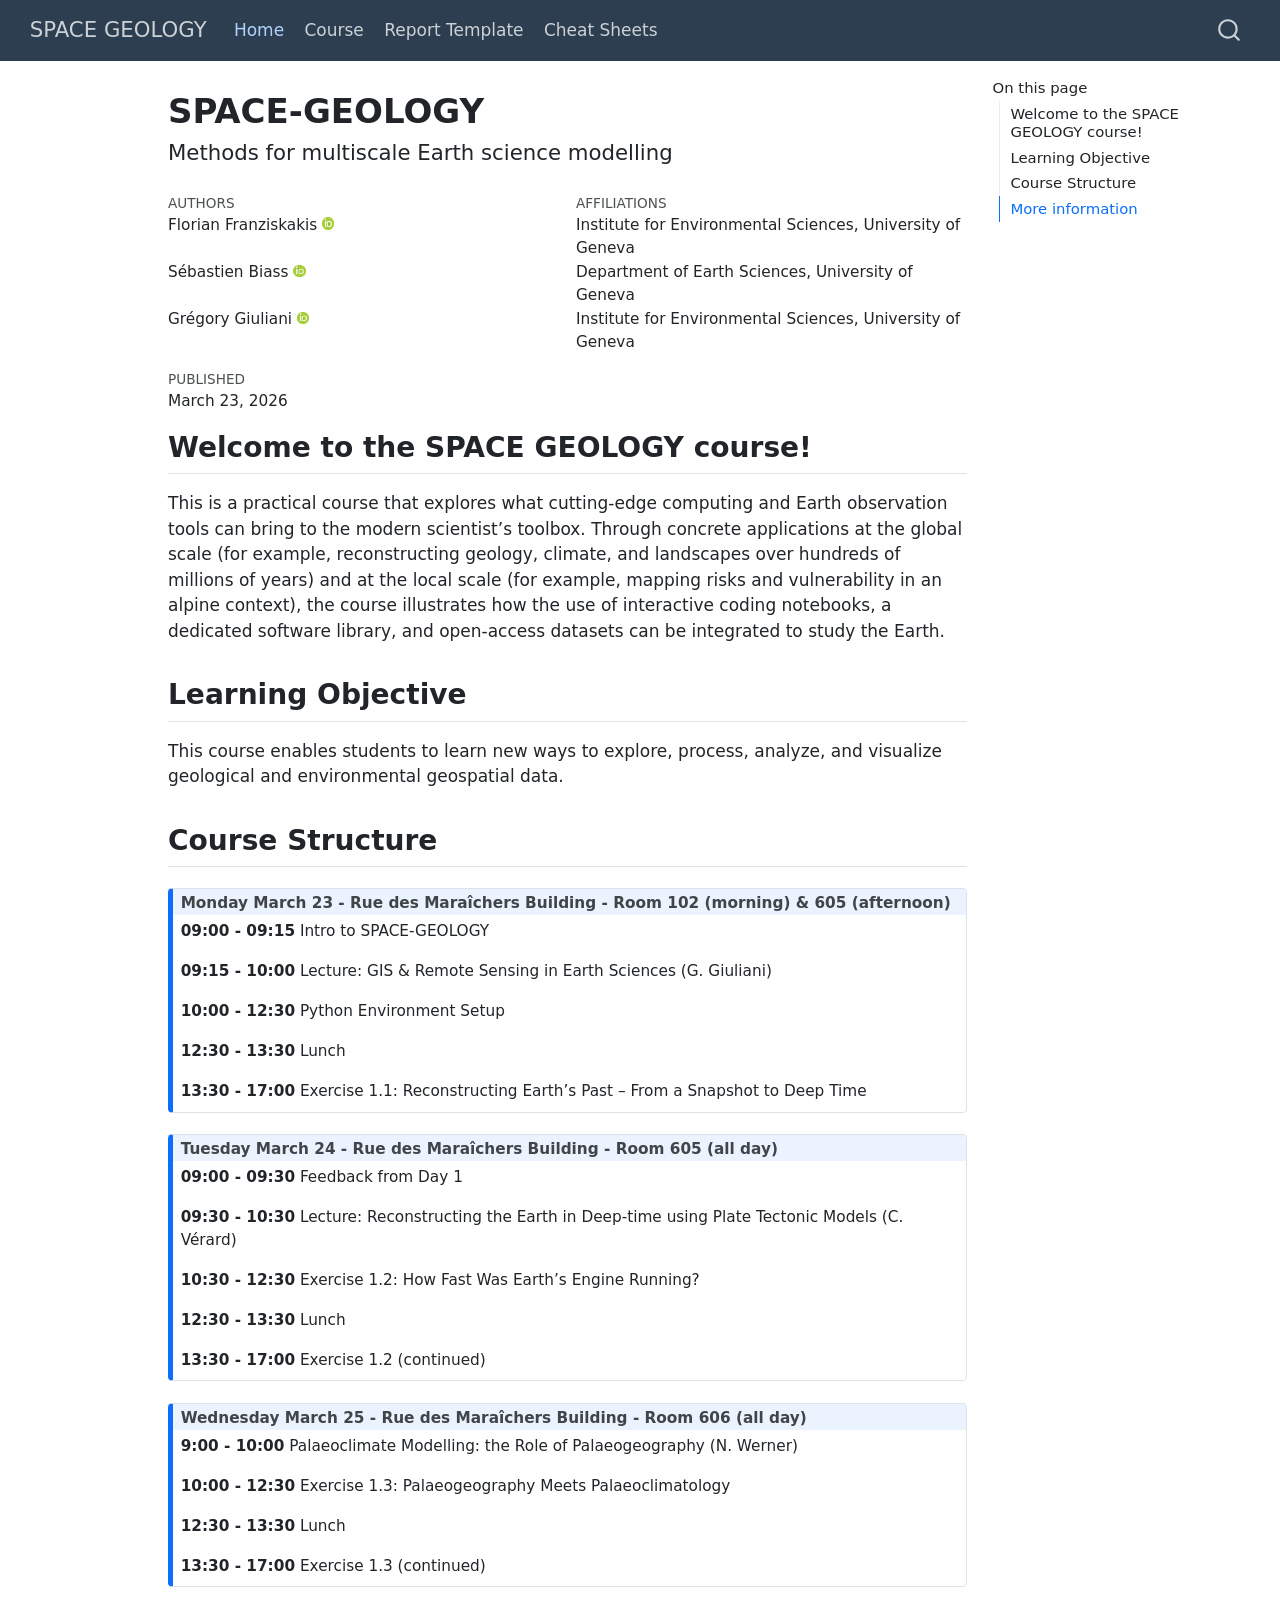
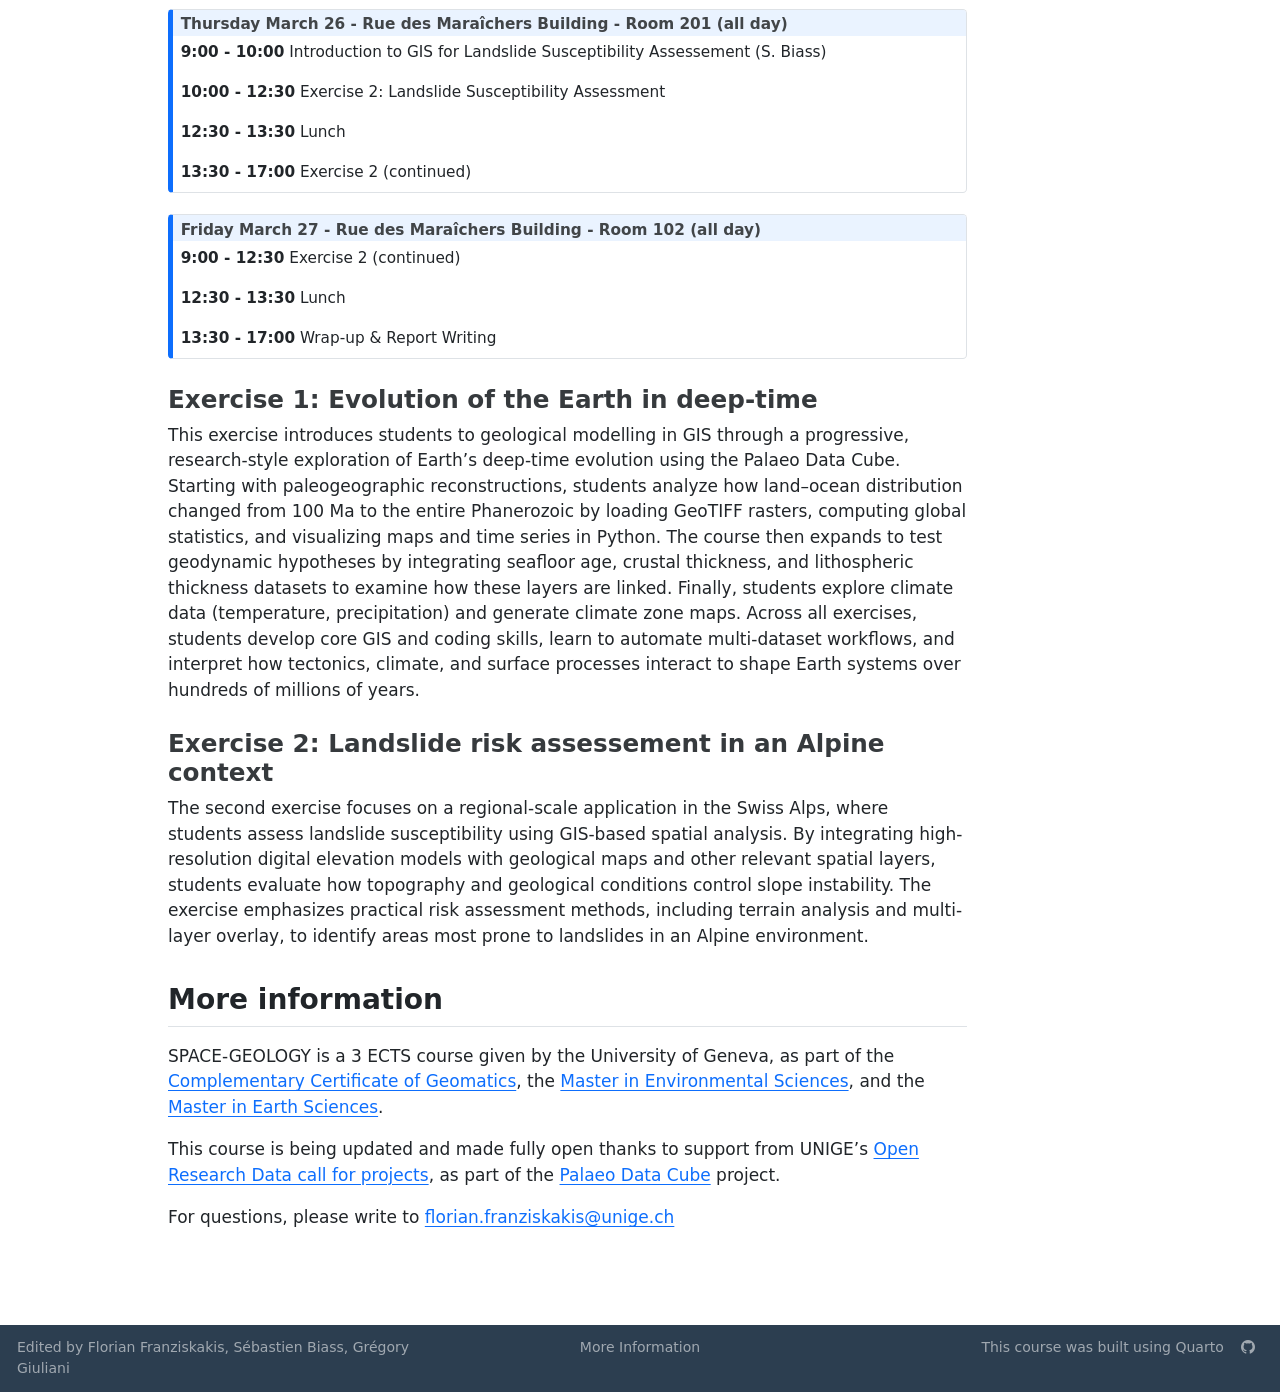
==== index.html @ a03e204d "Built site for gh-pages" ====
<!DOCTYPE html>
<html xmlns="http://www.w3.org/1999/xhtml" lang="en" xml:lang="en"><head>

<meta charset="utf-8">
<meta name="generator" content="quarto-1.9.36">

<meta name="viewport" content="width=device-width, initial-scale=1.0, user-scalable=yes">

<meta name="author" content="Florian Franziskakis">
<meta name="author" content="Sébastien Biass">
<meta name="author" content="Grégory Giuliani">
<meta name="dcterms.date" content="2026-03-23">

<title>SPACE-GEOLOGY – SPACE GEOLOGY</title>
<style>
/* Default styles provided by pandoc.
** See https://pandoc.org/MANUAL.html#variables-for-html for config info.
*/
code{white-space: pre-wrap;}
span.smallcaps{font-variant: small-caps;}
div.columns{display: flex; gap: min(4vw, 1.5em);}
div.column{flex: auto; overflow-x: auto;}
div.hanging-indent{margin-left: 1.5em; text-indent: -1.5em;}
ul.task-list{list-style: none;}
ul.task-list li input[type="checkbox"] {
  width: 0.8em;
  margin: 0 0.8em 0.2em -1em; /* quarto-specific, see https://github.com/quarto-dev/quarto-cli/issues/4556 */ 
  vertical-align: middle;
}
</style>


<script src="site_libs/quarto-nav/quarto-nav.js"></script>
<script src="site_libs/quarto-nav/headroom.min.js"></script>
<script src="site_libs/clipboard/clipboard.min.js"></script>
<script src="site_libs/quarto-search/autocomplete.umd.js"></script>
<script src="site_libs/quarto-search/fuse.min.js"></script>
<script src="site_libs/quarto-search/quarto-search.js"></script>
<meta name="quarto:offset" content="./">
<script src="site_libs/quarto-html/quarto.js" type="module"></script>
<script src="site_libs/quarto-html/tabsets/tabsets.js" type="module"></script>
<script src="site_libs/quarto-html/popper.min.js"></script>
<script src="site_libs/quarto-html/tippy.umd.min.js"></script>
<script src="site_libs/quarto-html/anchor.min.js"></script>
<link href="site_libs/quarto-html/tippy.css" rel="stylesheet">
<link href="site_libs/quarto-html/quarto-syntax-highlighting-845c23b38eaddc0f92fda52bfe77a8c8.css" rel="stylesheet" id="quarto-text-highlighting-styles">
<script src="site_libs/bootstrap/bootstrap.min.js"></script>
<link href="site_libs/bootstrap/bootstrap-icons.css" rel="stylesheet">
<link href="site_libs/bootstrap/bootstrap-28c44aa470ea313cc8c99381a8c300ab.min.css" rel="stylesheet" append-hash="true" id="quarto-bootstrap" data-mode="light">
<script id="quarto-search-options" type="application/json">{
  "location": "navbar",
  "copy-button": false,
  "collapse-after": 3,
  "panel-placement": "end",
  "type": "overlay",
  "limit": 50,
  "keyboard-shortcut": [
    "f",
    "/",
    "s"
  ],
  "show-item-context": false,
  "language": {
    "search-no-results-text": "No results",
    "search-matching-documents-text": "matching documents",
    "search-copy-link-title": "Copy link to search",
    "search-hide-matches-text": "Hide additional matches",
    "search-more-match-text": "more match in this document",
    "search-more-matches-text": "more matches in this document",
    "search-clear-button-title": "Clear",
    "search-text-placeholder": "",
    "search-detached-cancel-button-title": "Cancel",
    "search-submit-button-title": "Submit",
    "search-label": "Search"
  }
}</script>


</head>

<body class="nav-fixed quarto-light">

<div id="quarto-search-results"></div>
  <header id="quarto-header" class="headroom fixed-top">
    <nav class="navbar navbar-expand-lg " data-bs-theme="dark">
      <div class="navbar-container container-fluid">
      <div class="navbar-brand-container mx-auto">
    <a class="navbar-brand" href="./index.html">
    <span class="navbar-title">SPACE GEOLOGY</span>
    </a>
  </div>
            <div id="quarto-search" class="" title="Search"></div>
          <button class="navbar-toggler" type="button" data-bs-toggle="collapse" data-bs-target="#navbarCollapse" aria-controls="navbarCollapse" role="menu" aria-expanded="false" aria-label="Toggle navigation" onclick="if (window.quartoToggleHeadroom) { window.quartoToggleHeadroom(); }">
  <span class="navbar-toggler-icon"></span>
</button>
          <div class="collapse navbar-collapse" id="navbarCollapse">
            <ul class="navbar-nav navbar-nav-scroll me-auto">
  <li class="nav-item">
    <a class="nav-link active" href="./index.html" aria-current="page"> 
<span class="menu-text">Home</span></a>
  </li>  
  <li class="nav-item">
    <a class="nav-link" href="./course/chapter1_intro.html"> 
<span class="menu-text">Course</span></a>
  </li>  
  <li class="nav-item">
    <a class="nav-link" href="./report/report.html"> 
<span class="menu-text">Report Template</span></a>
  </li>  
  <li class="nav-item">
    <a class="nav-link" href="./cheat_sheets/cheat_sheet_chapter3_ex1_1.html"> 
<span class="menu-text">Cheat Sheets</span></a>
  </li>  
</ul>
          </div> <!-- /navcollapse -->
            <div class="quarto-navbar-tools">
</div>
      </div> <!-- /container-fluid -->
    </nav>
</header>
<!-- content -->
<div id="quarto-content" class="quarto-container page-columns page-rows-contents page-layout-article page-navbar">
<!-- sidebar -->
<!-- margin-sidebar -->
    <div id="quarto-margin-sidebar" class="sidebar margin-sidebar">
        <nav id="TOC" role="doc-toc" class="toc-active">
    <h2 id="toc-title">On this page</h2>
   
  <ul>
  <li><a href="#welcome-to-the-space-geology-course" id="toc-welcome-to-the-space-geology-course" class="nav-link active" data-scroll-target="#welcome-to-the-space-geology-course">Welcome to the SPACE GEOLOGY course!</a></li>
  <li><a href="#learning-objective" id="toc-learning-objective" class="nav-link" data-scroll-target="#learning-objective">Learning Objective</a></li>
  <li><a href="#course-structure" id="toc-course-structure" class="nav-link" data-scroll-target="#course-structure">Course Structure</a>
  <ul>
  <li><a href="#exercise-1-evolution-of-the-earth-in-deep-time" id="toc-exercise-1-evolution-of-the-earth-in-deep-time" class="nav-link" data-scroll-target="#exercise-1-evolution-of-the-earth-in-deep-time">Exercise 1: Evolution of the Earth in deep-time</a></li>
  <li><a href="#exercise-2-landslide-risk-assessement-in-an-alpine-context" id="toc-exercise-2-landslide-risk-assessement-in-an-alpine-context" class="nav-link" data-scroll-target="#exercise-2-landslide-risk-assessement-in-an-alpine-context">Exercise 2: Landslide risk assessement in an Alpine context</a></li>
  </ul></li>
  <li><a href="#more-information" id="toc-more-information" class="nav-link" data-scroll-target="#more-information">More information</a></li>
  </ul>
</nav>
    </div>
<!-- main -->
<main class="content" id="quarto-document-content">

<header id="title-block-header" class="quarto-title-block default">
<div class="quarto-title">
<h1 class="title">SPACE-GEOLOGY</h1>
<p class="subtitle lead">Methods for multiscale Earth science modelling</p>
</div>


<div class="quarto-title-meta-author">
  <div class="quarto-title-meta-heading">Authors</div>
  <div class="quarto-title-meta-heading">Affiliations</div>
  
    <div class="quarto-title-meta-contents">
    <p class="author">Florian Franziskakis <a href="https://orcid.org/0000-0001-6855-0269" class="quarto-title-author-orcid"> <img src="[data-uri]"></a></p>
  </div>
  <div class="quarto-title-meta-contents">
        <p class="affiliation">
            Institute for Environmental Sciences, University of Geneva
          </p>
      </div>
    <div class="quarto-title-meta-contents">
    <p class="author">Sébastien Biass <a href="https://orcid.org/0000-0002-1919-9473" class="quarto-title-author-orcid"> <img src="[data-uri]"></a></p>
  </div>
  <div class="quarto-title-meta-contents">
        <p class="affiliation">
            Department of Earth Sciences, University of Geneva
          </p>
      </div>
    <div class="quarto-title-meta-contents">
    <p class="author">Grégory Giuliani <a href="https://orcid.org/0000-0002-1825-8865" class="quarto-title-author-orcid"> <img src="[data-uri]"></a></p>
  </div>
  <div class="quarto-title-meta-contents">
        <p class="affiliation">
            Institute for Environmental Sciences, University of Geneva
          </p>
      </div>
  </div>

<div class="quarto-title-meta">

      
    <div>
    <div class="quarto-title-meta-heading">Published</div>
    <div class="quarto-title-meta-contents">
      <p class="date">March 23, 2026</p>
    </div>
  </div>
  
    
  </div>
  


</header>


<section id="welcome-to-the-space-geology-course" class="level2">
<h2 class="anchored" data-anchor-id="welcome-to-the-space-geology-course">Welcome to the SPACE GEOLOGY course!</h2>
<p>This is a practical course that explores what cutting-edge computing and Earth observation tools can bring to the modern scientist’s toolbox. Through concrete applications at the global scale (for example, reconstructing geology, climate, and landscapes over hundreds of millions of years) and at the local scale (for example, mapping risks and vulnerability in an alpine context), the course illustrates how the use of interactive coding notebooks, a dedicated software library, and open-access datasets can be integrated to study the Earth.</p>
</section>
<section id="learning-objective" class="level2">
<h2 class="anchored" data-anchor-id="learning-objective">Learning Objective</h2>
<p>This course enables students to learn new ways to explore, process, analyze, and visualize geological and environmental geospatial data.</p>
</section>
<section id="course-structure" class="level2">
<h2 class="anchored" data-anchor-id="course-structure">Course Structure</h2>
<div class="callout callout-style-default callout-note no-icon callout-titled">
<div class="callout-header d-flex align-content-center">
<div class="callout-icon-container">
<i class="callout-icon no-icon"></i>
</div>
<div class="callout-title-container flex-fill">
<span class="screen-reader-only">Note</span>Monday March 23 - Rue des Maraîchers Building - Room 102 (morning) &amp; 605 (afternoon)
</div>
</div>
<div class="callout-body-container callout-body">
<p><strong>09:00 - 09:15</strong> Intro to SPACE-GEOLOGY</p>
<p><strong>09:15 - 10:00</strong> Lecture: GIS &amp; Remote Sensing in Earth Sciences (G. Giuliani)</p>
<p><strong>10:00 - 12:30</strong> Python Environment Setup</p>
<p><strong>12:30 - 13:30</strong> Lunch</p>
<p><strong>13:30 - 17:00</strong> Exercise 1.1: Reconstructing Earth’s Past – From a Snapshot to Deep Time</p>
</div>
</div>
<div class="callout callout-style-default callout-note no-icon callout-titled">
<div class="callout-header d-flex align-content-center">
<div class="callout-icon-container">
<i class="callout-icon no-icon"></i>
</div>
<div class="callout-title-container flex-fill">
<span class="screen-reader-only">Note</span>Tuesday March 24 - Rue des Maraîchers Building - Room 605 (all day)
</div>
</div>
<div class="callout-body-container callout-body">
<p><strong>09:00 - 09:30</strong> Feedback from Day 1</p>
<p><strong>09:30 - 10:30</strong> Lecture: Reconstructing the Earth in Deep-time using Plate Tectonic Models (C. Vérard)</p>
<p><strong>10:30 - 12:30</strong> Exercise 1.2: How Fast Was Earth’s Engine Running?</p>
<p><strong>12:30 - 13:30</strong> Lunch</p>
<p><strong>13:30 - 17:00</strong> Exercise 1.2 (continued)</p>
</div>
</div>
<div class="callout callout-style-default callout-note no-icon callout-titled">
<div class="callout-header d-flex align-content-center">
<div class="callout-icon-container">
<i class="callout-icon no-icon"></i>
</div>
<div class="callout-title-container flex-fill">
<span class="screen-reader-only">Note</span>Wednesday March 25 - Rue des Maraîchers Building - Room 606 (all day)
</div>
</div>
<div class="callout-body-container callout-body">
<p><strong>9:00 - 10:00</strong> Palaeoclimate Modelling: the Role of Palaeogeography (N. Werner)</p>
<p><strong>10:00 - 12:30</strong> Exercise 1.3: Palaeogeography Meets Palaeoclimatology</p>
<p><strong>12:30 - 13:30</strong> Lunch</p>
<p><strong>13:30 - 17:00</strong> Exercise 1.3 (continued)</p>
</div>
</div>
<div class="callout callout-style-default callout-note no-icon callout-titled">
<div class="callout-header d-flex align-content-center">
<div class="callout-icon-container">
<i class="callout-icon no-icon"></i>
</div>
<div class="callout-title-container flex-fill">
<span class="screen-reader-only">Note</span>Thursday March 26 - Rue des Maraîchers Building - Room 201 (all day)
</div>
</div>
<div class="callout-body-container callout-body">
<p><strong>9:00 - 10:00</strong> Introduction to GIS for Landslide Susceptibility Assessement (S. Biass)</p>
<p><strong>10:00 - 12:30</strong> Exercise 2: Landslide Susceptibility Assessment</p>
<p><strong>12:30 - 13:30</strong> Lunch</p>
<p><strong>13:30 - 17:00</strong> Exercise 2 (continued)</p>
</div>
</div>
<div class="callout callout-style-default callout-note no-icon callout-titled">
<div class="callout-header d-flex align-content-center">
<div class="callout-icon-container">
<i class="callout-icon no-icon"></i>
</div>
<div class="callout-title-container flex-fill">
<span class="screen-reader-only">Note</span>Friday March 27 - Rue des Maraîchers Building - Room 102 (all day)
</div>
</div>
<div class="callout-body-container callout-body">
<p><strong>9:00 - 12:30</strong> Exercise 2 (continued)</p>
<p><strong>12:30 - 13:30</strong> Lunch</p>
<p><strong>13:30 - 17:00</strong> Wrap-up &amp; Report Writing</p>
</div>
</div>
<section id="exercise-1-evolution-of-the-earth-in-deep-time" class="level3">
<h3 class="anchored" data-anchor-id="exercise-1-evolution-of-the-earth-in-deep-time">Exercise 1: Evolution of the Earth in deep-time</h3>
<p>This exercise introduces students to geological modelling in GIS through a progressive, research-style exploration of Earth’s deep-time evolution using the Palaeo Data Cube. Starting with paleogeographic reconstructions, students analyze how land–ocean distribution changed from 100 Ma to the entire Phanerozoic by loading GeoTIFF rasters, computing global statistics, and visualizing maps and time series in Python. The course then expands to test geodynamic hypotheses by integrating seafloor age, crustal thickness, and lithospheric thickness datasets to examine how these layers are linked. Finally, students explore climate data (temperature, precipitation) and generate climate zone maps. Across all exercises, students develop core GIS and coding skills, learn to automate multi-dataset workflows, and interpret how tectonics, climate, and surface processes interact to shape Earth systems over hundreds of millions of years.</p>
</section>
<section id="exercise-2-landslide-risk-assessement-in-an-alpine-context" class="level3">
<h3 class="anchored" data-anchor-id="exercise-2-landslide-risk-assessement-in-an-alpine-context">Exercise 2: Landslide risk assessement in an Alpine context</h3>
<p>The second exercise focuses on a regional-scale application in the Swiss Alps, where students assess landslide susceptibility using GIS-based spatial analysis. By integrating high-resolution digital elevation models with geological maps and other relevant spatial layers, students evaluate how topography and geological conditions control slope instability. The exercise emphasizes practical risk assessment methods, including terrain analysis and multi-layer overlay, to identify areas most prone to landslides in an Alpine environment.</p>
</section>
</section>
<section id="more-information" class="level2">
<h2 class="anchored" data-anchor-id="more-information">More information</h2>
<p>SPACE-GEOLOGY is a 3 ECTS course given by the University of Geneva, as part of the <a href="https://www.unige.ch/cgeom/">Complementary Certificate of Geomatics</a>, the <a href="https://www.unige.ch/muse/en">Master in Environmental Sciences</a>, and the <a href="https://www.unige.ch/sciences/en/enseignements/formations/masters/earth">Master in Earth Sciences</a>.</p>
<p>This course is being updated and made fully open thanks to support from UNIGE’s <a href="https://www.unige.ch/researchdata/en/presentation/news/call-ord-2025-funded-projects">Open Research Data call for projects</a>, as part of the <a href="https://github.com/florianfranz/palaeo-data-cube">Palaeo Data Cube</a> project.</p>
<p>For questions, please write to <a href="mailto:florian.franziskakis@unige.ch">florian.franziskakis@unige.ch</a></p>


</section>

</main> <!-- /main -->
<script id="quarto-html-after-body" type="application/javascript">
  window.document.addEventListener("DOMContentLoaded", function (event) {
    const icon = "";
    const anchorJS = new window.AnchorJS();
    anchorJS.options = {
      placement: 'right',
      icon: icon
    };
    anchorJS.add('.anchored');
    const isCodeAnnotation = (el) => {
      for (const clz of el.classList) {
        if (clz.startsWith('code-annotation-')) {                     
          return true;
        }
      }
      return false;
    }
    const onCopySuccess = function(e) {
      // button target
      const button = e.trigger;
      // don't keep focus
      button.blur();
      // flash "checked"
      button.classList.add('code-copy-button-checked');
      var currentTitle = button.getAttribute("title");
      button.setAttribute("title", "Copied!");
      let tooltip;
      if (window.bootstrap) {
        button.setAttribute("data-bs-toggle", "tooltip");
        button.setAttribute("data-bs-placement", "left");
        button.setAttribute("data-bs-title", "Copied!");
        tooltip = new bootstrap.Tooltip(button, 
          { trigger: "manual", 
            customClass: "code-copy-button-tooltip",
            offset: [0, -8]});
        tooltip.show();    
      }
      setTimeout(function() {
        if (tooltip) {
          tooltip.hide();
          button.removeAttribute("data-bs-title");
          button.removeAttribute("data-bs-toggle");
          button.removeAttribute("data-bs-placement");
        }
        button.setAttribute("title", currentTitle);
        button.classList.remove('code-copy-button-checked');
      }, 1000);
      // clear code selection
      e.clearSelection();
    }
    const getTextToCopy = function(trigger) {
      const outerScaffold = trigger.parentElement.cloneNode(true);
      const codeEl = outerScaffold.querySelector('code');
      for (const childEl of codeEl.children) {
        if (isCodeAnnotation(childEl)) {
          childEl.remove();
        }
      }
      return codeEl.innerText;
    }
    const clipboard = new window.ClipboardJS('.code-copy-button:not([data-in-quarto-modal])', {
      text: getTextToCopy
    });
    clipboard.on('success', onCopySuccess);
    if (window.document.getElementById('quarto-embedded-source-code-modal')) {
      const clipboardModal = new window.ClipboardJS('.code-copy-button[data-in-quarto-modal]', {
        text: getTextToCopy,
        container: window.document.getElementById('quarto-embedded-source-code-modal')
      });
      clipboardModal.on('success', onCopySuccess);
    }
      var localhostRegex = new RegExp(/^(?:http|https):\/\/localhost\:?[0-9]*\//);
      var mailtoRegex = new RegExp(/^mailto:/);
        var filterRegex = new RegExp("https:\/\/unige-cgeom\.github\.io\/SPACE-GEOLOGY\/");
      var isInternal = (href) => {
          return filterRegex.test(href) || localhostRegex.test(href) || mailtoRegex.test(href);
      }
      // Inspect non-navigation links and adorn them if external
     var links = window.document.querySelectorAll('a[href]:not(.nav-link):not(.navbar-brand):not(.toc-action):not(.sidebar-link):not(.sidebar-item-toggle):not(.pagination-link):not(.no-external):not([aria-hidden]):not(.dropdown-item):not(.quarto-navigation-tool):not(.about-link)');
      for (var i=0; i<links.length; i++) {
        const link = links[i];
        if (!isInternal(link.href)) {
          // undo the damage that might have been done by quarto-nav.js in the case of
          // links that we want to consider external
          if (link.dataset.originalHref !== undefined) {
            link.href = link.dataset.originalHref;
          }
        }
      }
    function tippyHover(el, contentFn, onTriggerFn, onUntriggerFn) {
      const config = {
        allowHTML: true,
        maxWidth: 500,
        delay: 100,
        arrow: false,
        appendTo: function(el) {
            return el.parentElement;
        },
        interactive: true,
        interactiveBorder: 10,
        theme: 'quarto',
        placement: 'bottom-start',
      };
      if (contentFn) {
        config.content = contentFn;
      }
      if (onTriggerFn) {
        config.onTrigger = onTriggerFn;
      }
      if (onUntriggerFn) {
        config.onUntrigger = onUntriggerFn;
      }
      window.tippy(el, config); 
    }
    const noterefs = window.document.querySelectorAll('a[role="doc-noteref"]');
    for (var i=0; i<noterefs.length; i++) {
      const ref = noterefs[i];
      tippyHover(ref, function() {
        // use id or data attribute instead here
        let href = ref.getAttribute('data-footnote-href') || ref.getAttribute('href');
        try { href = new URL(href).hash; } catch {}
        const id = href.replace(/^#\/?/, "");
        const note = window.document.getElementById(id);
        if (note) {
          return note.innerHTML;
        } else {
          return "";
        }
      });
    }
    const xrefs = window.document.querySelectorAll('a.quarto-xref');
    const processXRef = (id, note) => {
      // Strip column container classes
      const stripColumnClz = (el) => {
        el.classList.remove("page-full", "page-columns");
        if (el.children) {
          for (const child of el.children) {
            stripColumnClz(child);
          }
        }
      }
      stripColumnClz(note)
      if (id === null || id.startsWith('sec-')) {
        // Special case sections, only their first couple elements
        const container = document.createElement("div");
        if (note.children && note.children.length > 2) {
          container.appendChild(note.children[0].cloneNode(true));
          for (let i = 1; i < note.children.length; i++) {
            const child = note.children[i];
            if (child.tagName === "P" && child.innerText === "") {
              continue;
            } else {
              container.appendChild(child.cloneNode(true));
              break;
            }
          }
          if (window.Quarto?.typesetMath) {
            window.Quarto.typesetMath(container);
          }
          return container.innerHTML
        } else {
          if (window.Quarto?.typesetMath) {
            window.Quarto.typesetMath(note);
          }
          return note.innerHTML;
        }
      } else {
        // Remove any anchor links if they are present
        const anchorLink = note.querySelector('a.anchorjs-link');
        if (anchorLink) {
          anchorLink.remove();
        }
        if (window.Quarto?.typesetMath) {
          window.Quarto.typesetMath(note);
        }
        if (note.classList.contains("callout")) {
          return note.outerHTML;
        } else {
          return note.innerHTML;
        }
      }
    }
    for (var i=0; i<xrefs.length; i++) {
      const xref = xrefs[i];
      tippyHover(xref, undefined, function(instance) {
        instance.disable();
        let url = xref.getAttribute('href');
        let hash = undefined; 
        if (url.startsWith('#')) {
          hash = url;
        } else {
          try { hash = new URL(url).hash; } catch {}
        }
        if (hash) {
          const id = hash.replace(/^#\/?/, "");
          const note = window.document.getElementById(id);
          if (note !== null) {
            try {
              const html = processXRef(id, note.cloneNode(true));
              instance.setContent(html);
            } finally {
              instance.enable();
              instance.show();
            }
          } else {
            // See if we can fetch this
            fetch(url.split('#')[0])
            .then(res => res.text())
            .then(html => {
              const parser = new DOMParser();
              const htmlDoc = parser.parseFromString(html, "text/html");
              const note = htmlDoc.getElementById(id);
              if (note !== null) {
                const html = processXRef(id, note);
                instance.setContent(html);
              } 
            }).finally(() => {
              instance.enable();
              instance.show();
            });
          }
        } else {
          // See if we can fetch a full url (with no hash to target)
          // This is a special case and we should probably do some content thinning / targeting
          fetch(url)
          .then(res => res.text())
          .then(html => {
            const parser = new DOMParser();
            const htmlDoc = parser.parseFromString(html, "text/html");
            const note = htmlDoc.querySelector('main.content');
            if (note !== null) {
              // This should only happen for chapter cross references
              // (since there is no id in the URL)
              // remove the first header
              if (note.children.length > 0 && note.children[0].tagName === "HEADER") {
                note.children[0].remove();
              }
              const html = processXRef(null, note);
              instance.setContent(html);
            } 
          }).finally(() => {
            instance.enable();
            instance.show();
          });
        }
      }, function(instance) {
      });
    }
        let selectedAnnoteEl;
        const selectorForAnnotation = ( cell, annotation) => {
          let cellAttr = 'data-code-cell="' + cell + '"';
          let lineAttr = 'data-code-annotation="' +  annotation + '"';
          const selector = 'span[' + cellAttr + '][' + lineAttr + ']';
          return selector;
        }
        const selectCodeLines = (annoteEl) => {
          const doc = window.document;
          const targetCell = annoteEl.getAttribute("data-target-cell");
          const targetAnnotation = annoteEl.getAttribute("data-target-annotation");
          const annoteSpan = window.document.querySelector(selectorForAnnotation(targetCell, targetAnnotation));
          const lines = annoteSpan.getAttribute("data-code-lines").split(",");
          const lineIds = lines.map((line) => {
            return targetCell + "-" + line;
          })
          let top = null;
          let height = null;
          let parent = null;
          if (lineIds.length > 0) {
              //compute the position of the single el (top and bottom and make a div)
              const el = window.document.getElementById(lineIds[0]);
              top = el.offsetTop;
              height = el.offsetHeight;
              parent = el.parentElement.parentElement;
            if (lineIds.length > 1) {
              const lastEl = window.document.getElementById(lineIds[lineIds.length - 1]);
              const bottom = lastEl.offsetTop + lastEl.offsetHeight;
              height = bottom - top;
            }
            if (top !== null && height !== null && parent !== null) {
              // cook up a div (if necessary) and position it 
              let div = window.document.getElementById("code-annotation-line-highlight");
              if (div === null) {
                div = window.document.createElement("div");
                div.setAttribute("id", "code-annotation-line-highlight");
                div.style.position = 'absolute';
                parent.appendChild(div);
              }
              div.style.top = top - 2 + "px";
              div.style.height = height + 4 + "px";
              div.style.left = 0;
              let gutterDiv = window.document.getElementById("code-annotation-line-highlight-gutter");
              if (gutterDiv === null) {
                gutterDiv = window.document.createElement("div");
                gutterDiv.setAttribute("id", "code-annotation-line-highlight-gutter");
                gutterDiv.style.position = 'absolute';
                const codeCell = window.document.getElementById(targetCell);
                const gutter = codeCell.querySelector('.code-annotation-gutter');
                gutter.appendChild(gutterDiv);
              }
              gutterDiv.style.top = top - 2 + "px";
              gutterDiv.style.height = height + 4 + "px";
            }
            selectedAnnoteEl = annoteEl;
          }
        };
        const unselectCodeLines = () => {
          const elementsIds = ["code-annotation-line-highlight", "code-annotation-line-highlight-gutter"];
          elementsIds.forEach((elId) => {
            const div = window.document.getElementById(elId);
            if (div) {
              div.remove();
            }
          });
          selectedAnnoteEl = undefined;
        };
          // Handle positioning of the toggle
      window.addEventListener(
        "resize",
        throttle(() => {
          elRect = undefined;
          if (selectedAnnoteEl) {
            selectCodeLines(selectedAnnoteEl);
          }
        }, 10)
      );
      function throttle(fn, ms) {
      let throttle = false;
      let timer;
        return (...args) => {
          if(!throttle) { // first call gets through
              fn.apply(this, args);
              throttle = true;
          } else { // all the others get throttled
              if(timer) clearTimeout(timer); // cancel #2
              timer = setTimeout(() => {
                fn.apply(this, args);
                timer = throttle = false;
              }, ms);
          }
        };
      }
        // Attach click handler to the DT
        const annoteDls = window.document.querySelectorAll('dt[data-target-cell]');
        for (const annoteDlNode of annoteDls) {
          annoteDlNode.addEventListener('click', (event) => {
            const clickedEl = event.target;
            if (clickedEl !== selectedAnnoteEl) {
              unselectCodeLines();
              const activeEl = window.document.querySelector('dt[data-target-cell].code-annotation-active');
              if (activeEl) {
                activeEl.classList.remove('code-annotation-active');
              }
              selectCodeLines(clickedEl);
              clickedEl.classList.add('code-annotation-active');
            } else {
              // Unselect the line
              unselectCodeLines();
              clickedEl.classList.remove('code-annotation-active');
            }
          });
        }
    const findCites = (el) => {
      const parentEl = el.parentElement;
      if (parentEl) {
        const cites = parentEl.dataset.cites;
        if (cites) {
          return {
            el,
            cites: cites.split(' ')
          };
        } else {
          return findCites(el.parentElement)
        }
      } else {
        return undefined;
      }
    };
    var bibliorefs = window.document.querySelectorAll('a[role="doc-biblioref"]');
    for (var i=0; i<bibliorefs.length; i++) {
      const ref = bibliorefs[i];
      const citeInfo = findCites(ref);
      if (citeInfo) {
        tippyHover(citeInfo.el, function() {
          var popup = window.document.createElement('div');
          citeInfo.cites.forEach(function(cite) {
            var citeDiv = window.document.createElement('div');
            citeDiv.classList.add('hanging-indent');
            citeDiv.classList.add('csl-entry');
            var biblioDiv = window.document.getElementById('ref-' + cite);
            if (biblioDiv) {
              citeDiv.innerHTML = biblioDiv.innerHTML;
            }
            popup.appendChild(citeDiv);
          });
          return popup.innerHTML;
        });
      }
    }
  });
  </script>
</div> <!-- /content -->
<footer class="footer">
  <div class="nav-footer">
    <div class="nav-footer-left">
      <ul class="footer-items list-unstyled">
    <li class="nav-item">
 Edited by Florian Franziskakis, Sébastien Biass, Grégory Giuliani
  </li>  
</ul>
    </div>   
    <div class="nav-footer-center">
      <ul class="footer-items list-unstyled">
    <li class="nav-item">
    <a class="nav-link" href="./info/license.html">
<p>More Information</p>
</a>
  </li>  
</ul>
    </div>
    <div class="nav-footer-right">
      <ul class="footer-items list-unstyled">
    <li class="nav-item">
    <a class="nav-link" href="https://quarto.org/">
<p>This course was built using Quarto</p>
</a>
  </li>  
    <li class="nav-item compact">
    <a class="nav-link" href="https://github.com/unige-cgeom/SPACE-GEOLOGY">
      <i class="bi bi-github" role="img">
</i> 
    </a>
  </li>  
</ul>
    </div>
  </div>
</footer>




</body></html>
---- site_libs/quarto-html/tippy.css ----
.tippy-box[data-animation=fade][data-state=hidden]{opacity:0}[data-tippy-root]{max-width:calc(100vw - 10px)}.tippy-box{position:relative;background-color:#333;color:#fff;border-radius:4px;font-size:14px;line-height:1.4;white-space:normal;outline:0;transition-property:transform,visibility,opacity}.tippy-box[data-placement^=top]>.tippy-arrow{bottom:0}.tippy-box[data-placement^=top]>.tippy-arrow:before{bottom:-7px;left:0;border-width:8px 8px 0;border-top-color:initial;transform-origin:center top}.tippy-box[data-placement^=bottom]>.tippy-arrow{top:0}.tippy-box[data-placement^=bottom]>.tippy-arrow:before{top:-7px;left:0;border-width:0 8px 8px;border-bottom-color:initial;transform-origin:center bottom}.tippy-box[data-placement^=left]>.tippy-arrow{right:0}.tippy-box[data-placement^=left]>.tippy-arrow:before{border-width:8px 0 8px 8px;border-left-color:initial;right:-7px;transform-origin:center left}.tippy-box[data-placement^=right]>.tippy-arrow{left:0}.tippy-box[data-placement^=right]>.tippy-arrow:before{left:-7px;border-width:8px 8px 8px 0;border-right-color:initial;transform-origin:center right}.tippy-box[data-inertia][data-state=visible]{transition-timing-function:cubic-bezier(.54,1.5,.38,1.11)}.tippy-arrow{width:16px;height:16px;color:#333}.tippy-arrow:before{content:"";position:absolute;border-color:transparent;border-style:solid}.tippy-content{position:relative;padding:5px 9px;z-index:1}
---- site_libs/quarto-html/quarto-syntax-highlighting-845c23b38eaddc0f92fda52bfe77a8c8.css ----
/* quarto syntax highlight colors */
:root {
  --quarto-hl-ot-color: #003B4F;
  --quarto-hl-at-color: #657422;
  --quarto-hl-ss-color: #20794D;
  --quarto-hl-an-color: #5E5E5E;
  --quarto-hl-fu-color: #4758AB;
  --quarto-hl-st-color: #20794D;
  --quarto-hl-cf-color: #003B4F;
  --quarto-hl-op-color: #5E5E5E;
  --quarto-hl-er-color: #AD0000;
  --quarto-hl-bn-color: #AD0000;
  --quarto-hl-al-color: #AD0000;
  --quarto-hl-va-color: #111111;
  --quarto-hl-bu-color: inherit;
  --quarto-hl-ex-color: inherit;
  --quarto-hl-pp-color: #AD0000;
  --quarto-hl-in-color: #5E5E5E;
  --quarto-hl-vs-color: #20794D;
  --quarto-hl-wa-color: #5E5E5E;
  --quarto-hl-do-color: #5E5E5E;
  --quarto-hl-im-color: #00769E;
  --quarto-hl-ch-color: #20794D;
  --quarto-hl-dt-color: #AD0000;
  --quarto-hl-fl-color: #AD0000;
  --quarto-hl-co-color: #5E5E5E;
  --quarto-hl-cv-color: #5E5E5E;
  --quarto-hl-cn-color: #8f5902;
  --quarto-hl-sc-color: #5E5E5E;
  --quarto-hl-dv-color: #AD0000;
  --quarto-hl-kw-color: #003B4F;
}

/* other quarto variables */
:root {
  --quarto-font-monospace: SFMono-Regular, Menlo, Monaco, Consolas, "Liberation Mono", "Courier New", monospace;
}

/* syntax highlight based on Pandoc's rules */
pre > code.sourceCode > span {
  color: #003B4F;
}

code.sourceCode > span {
  color: #003B4F;
}

div.sourceCode,
div.sourceCode pre.sourceCode {
  color: #003B4F;
}

/* Normal */
code span {
  color: #003B4F;
}

/* Alert */
code span.al {
  color: #AD0000;
  font-style: inherit;
}

/* Annotation */
code span.an {
  color: #5E5E5E;
  font-style: inherit;
}

/* Attribute */
code span.at {
  color: #657422;
  font-style: inherit;
}

/* BaseN */
code span.bn {
  color: #AD0000;
  font-style: inherit;
}

/* BuiltIn */
code span.bu {
  font-style: inherit;
}

/* ControlFlow */
code span.cf {
  color: #003B4F;
  font-weight: bold;
  font-style: inherit;
}

/* Char */
code span.ch {
  color: #20794D;
  font-style: inherit;
}

/* Constant */
code span.cn {
  color: #8f5902;
  font-style: inherit;
}

/* Comment */
code span.co {
  color: #5E5E5E;
  font-style: inherit;
}

/* CommentVar */
code span.cv {
  color: #5E5E5E;
  font-style: italic;
}

/* Documentation */
code span.do {
  color: #5E5E5E;
  font-style: italic;
}

/* DataType */
code span.dt {
  color: #AD0000;
  font-style: inherit;
}

/* DecVal */
code span.dv {
  color: #AD0000;
  font-style: inherit;
}

/* Error */
code span.er {
  color: #AD0000;
  font-style: inherit;
}

/* Extension */
code span.ex {
  font-style: inherit;
}

/* Float */
code span.fl {
  color: #AD0000;
  font-style: inherit;
}

/* Function */
code span.fu {
  color: #4758AB;
  font-style: inherit;
}

/* Import */
code span.im {
  color: #00769E;
  font-style: inherit;
}

/* Information */
code span.in {
  color: #5E5E5E;
  font-style: inherit;
}

/* Keyword */
code span.kw {
  color: #003B4F;
  font-weight: bold;
  font-style: inherit;
}

/* Operator */
code span.op {
  color: #5E5E5E;
  font-style: inherit;
}

/* Other */
code span.ot {
  color: #003B4F;
  font-style: inherit;
}

/* Preprocessor */
code span.pp {
  color: #AD0000;
  font-style: inherit;
}

/* SpecialChar */
code span.sc {
  color: #5E5E5E;
  font-style: inherit;
}

/* SpecialString */
code span.ss {
  color: #20794D;
  font-style: inherit;
}

/* String */
code span.st {
  color: #20794D;
  font-style: inherit;
}

/* Variable */
code span.va {
  color: #111111;
  font-style: inherit;
}

/* VerbatimString */
code span.vs {
  color: #20794D;
  font-style: inherit;
}

/* Warning */
code span.wa {
  color: #5E5E5E;
  font-style: italic;
}

.prevent-inlining {
  content: "</";
}

/*# sourceMappingURL=ac89f0bb514bba72461919f78549e31c.css.map */
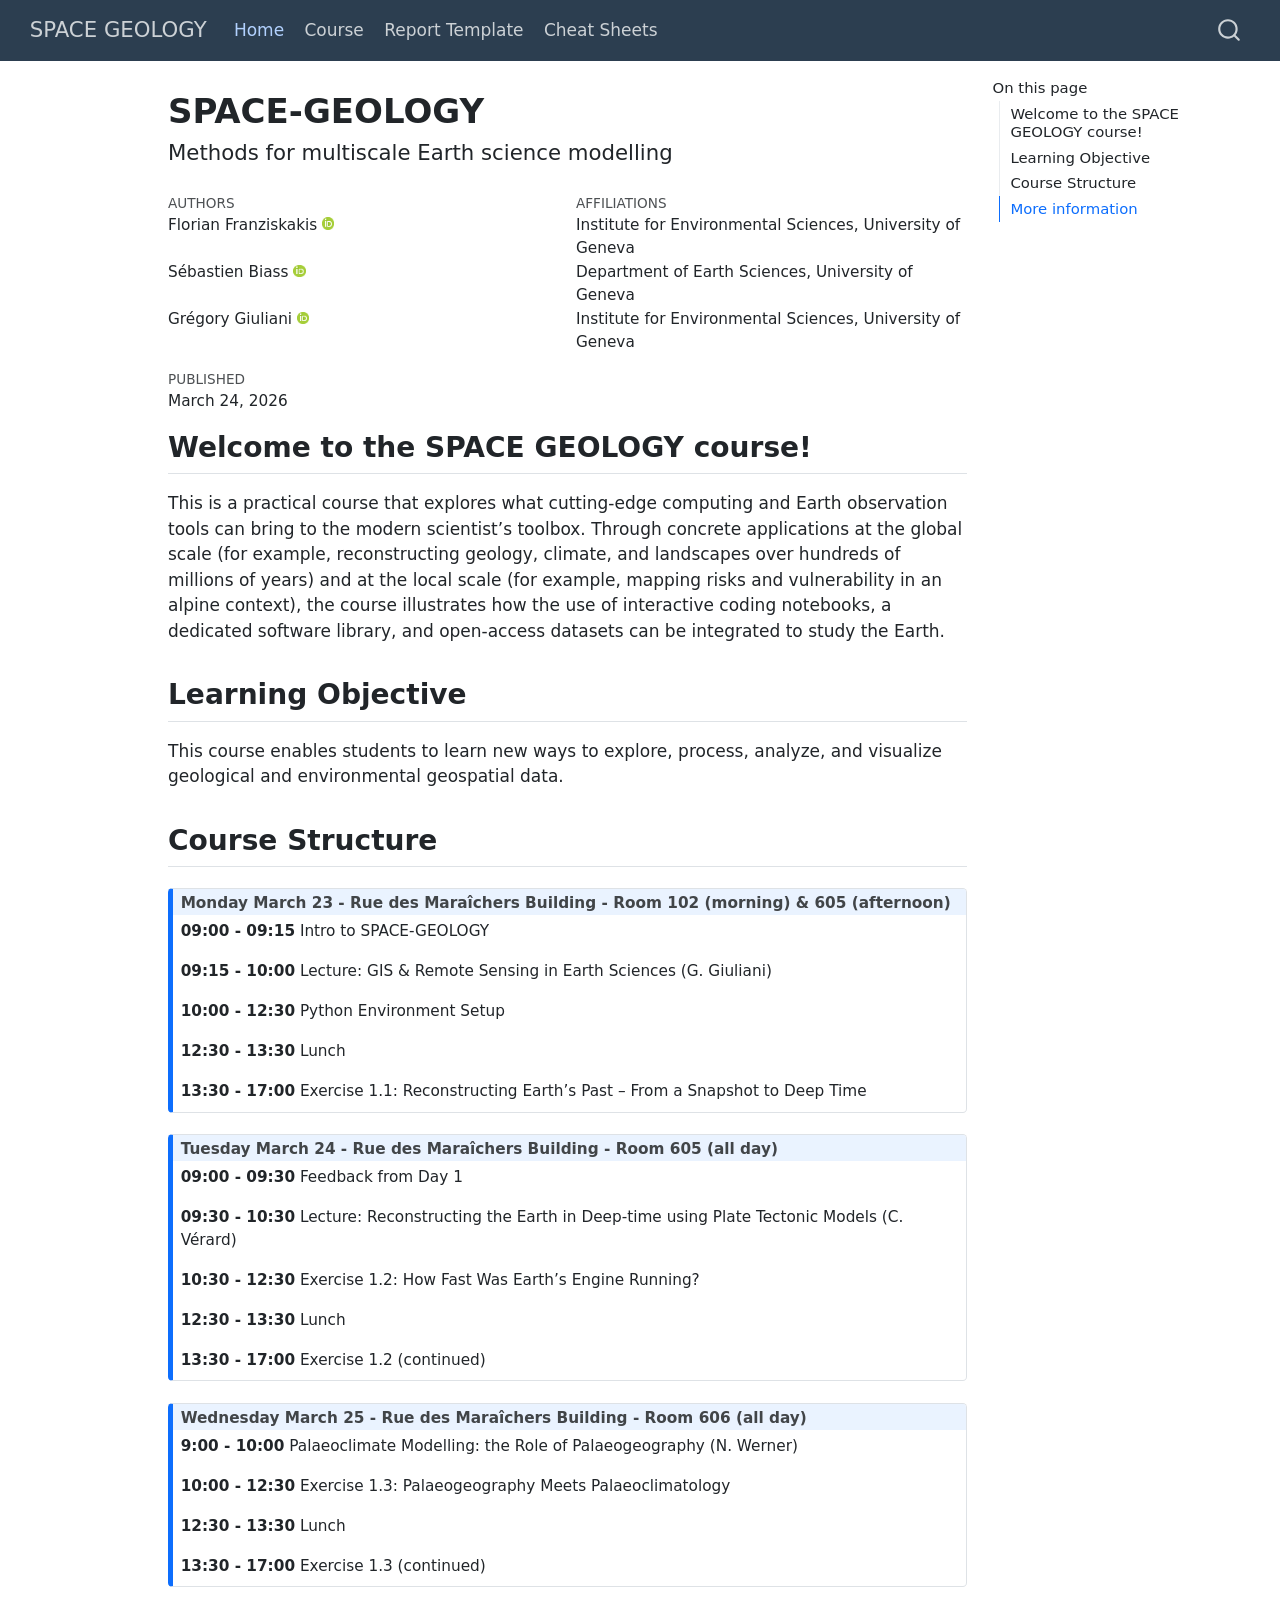
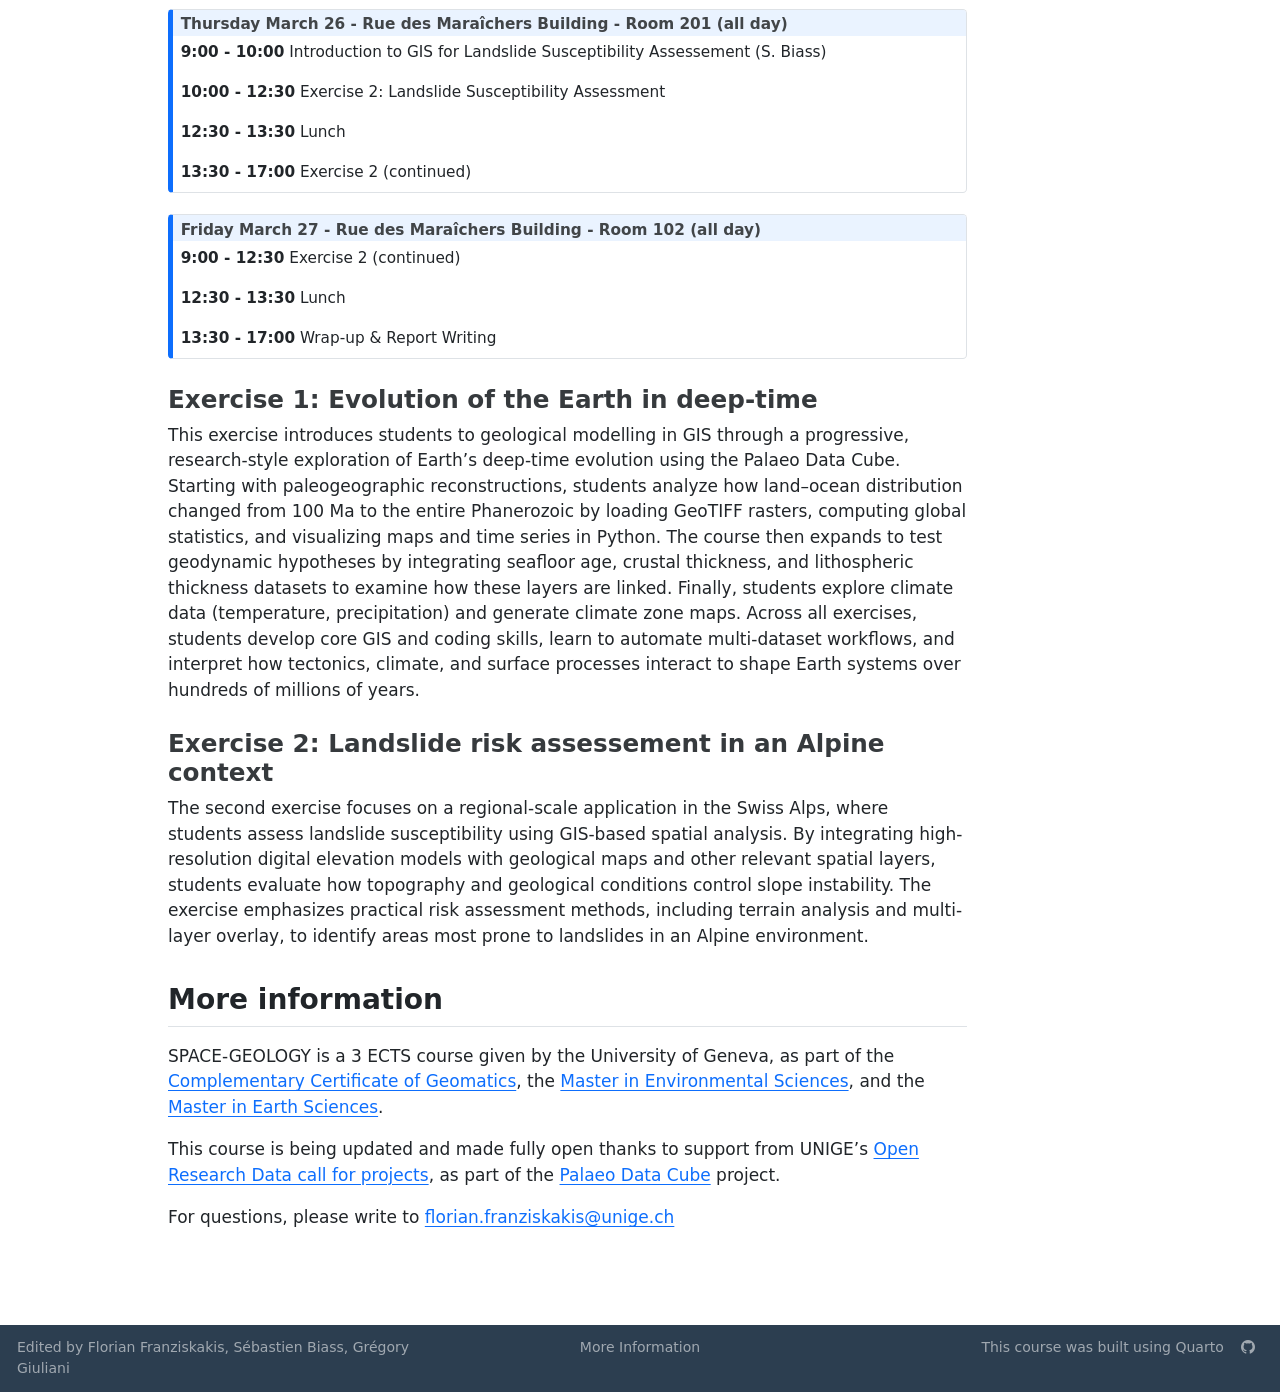
==== commit f4235eed: "Built site for gh-pages" ====
--- a/index.html
+++ b/index.html
@@ -9,7 +9,7 @@
 <meta name="author" content="Florian Franziskakis">
 <meta name="author" content="Sébastien Biass">
 <meta name="author" content="Grégory Giuliani">
-<meta name="dcterms.date" content="2026-03-23">
+<meta name="dcterms.date" content="2026-03-24">
 
 <title>SPACE-GEOLOGY – SPACE GEOLOGY</title>
 <style>
@@ -184,7 +184,7 @@
     <div>
     <div class="quarto-title-meta-heading">Published</div>
     <div class="quarto-title-meta-contents">
-      <p class="date">March 23, 2026</p>
+      <p class="date">March 24, 2026</p>
     </div>
   </div>
   
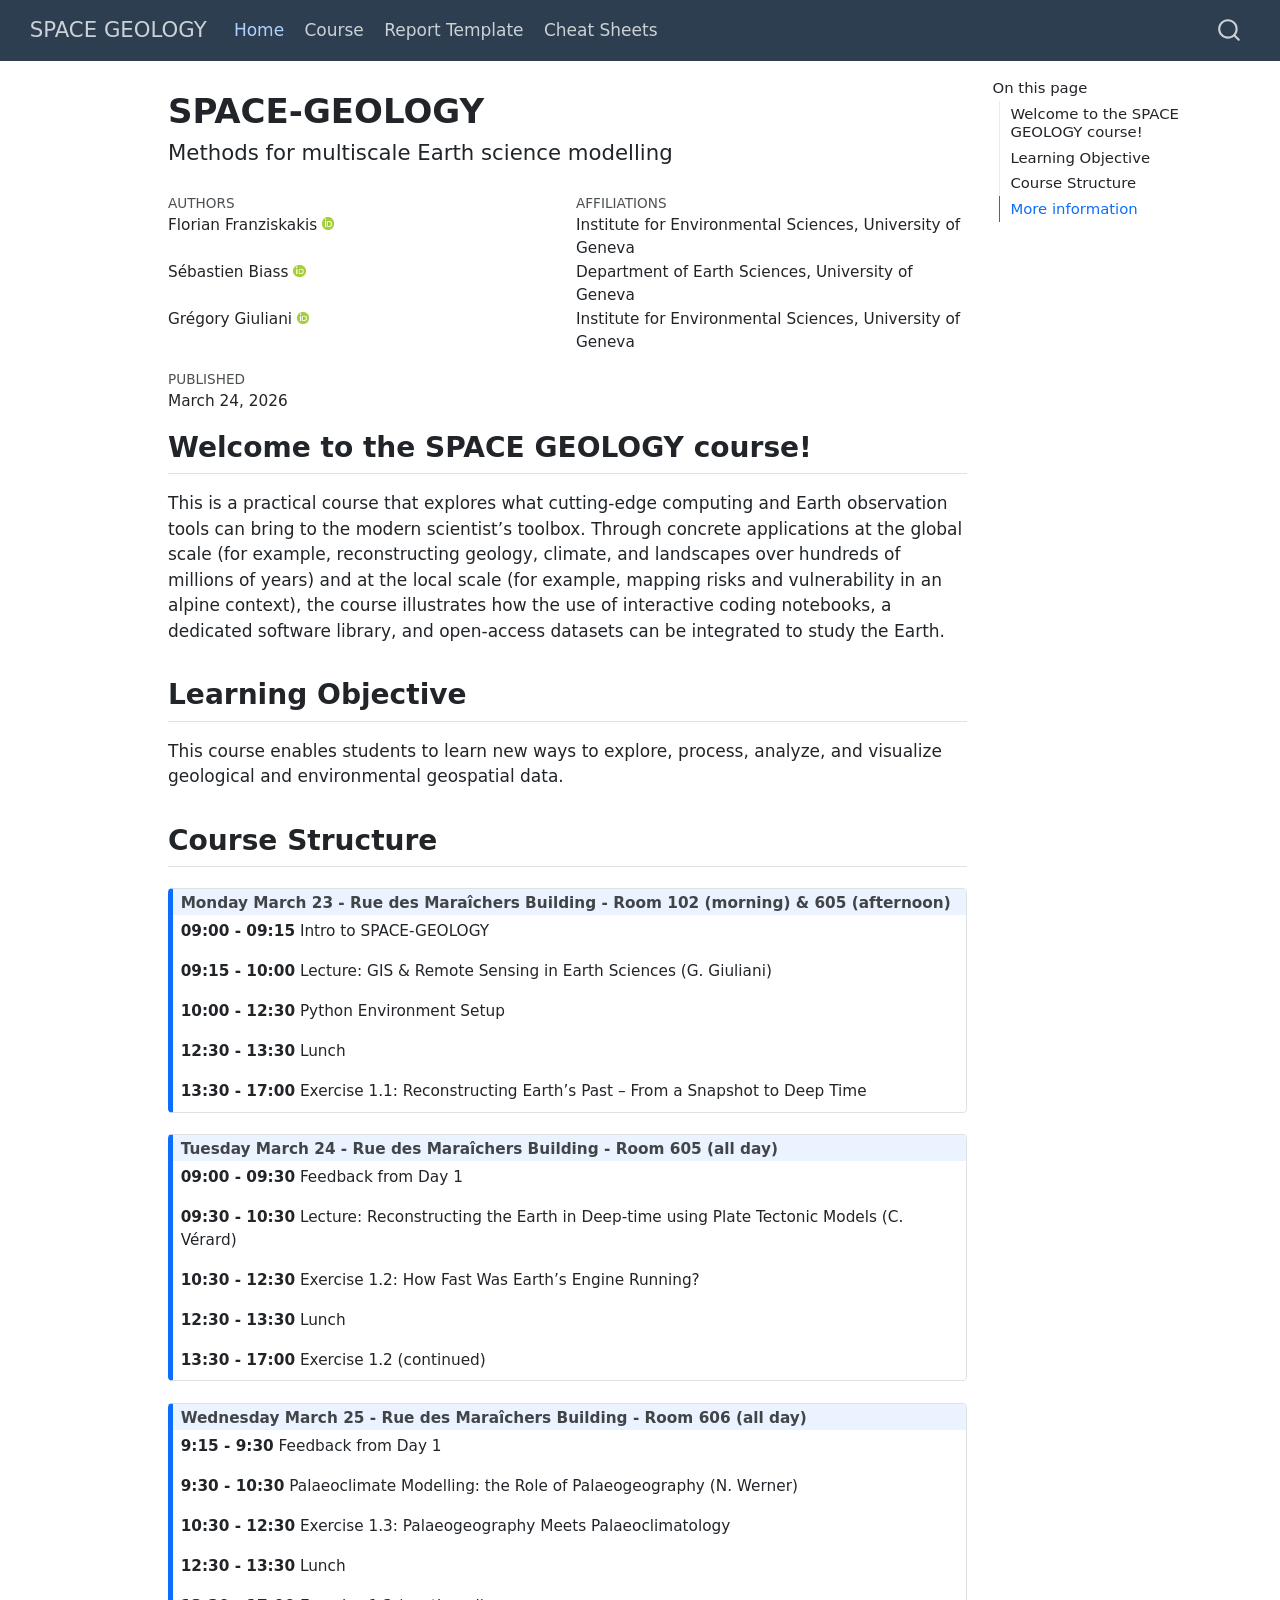
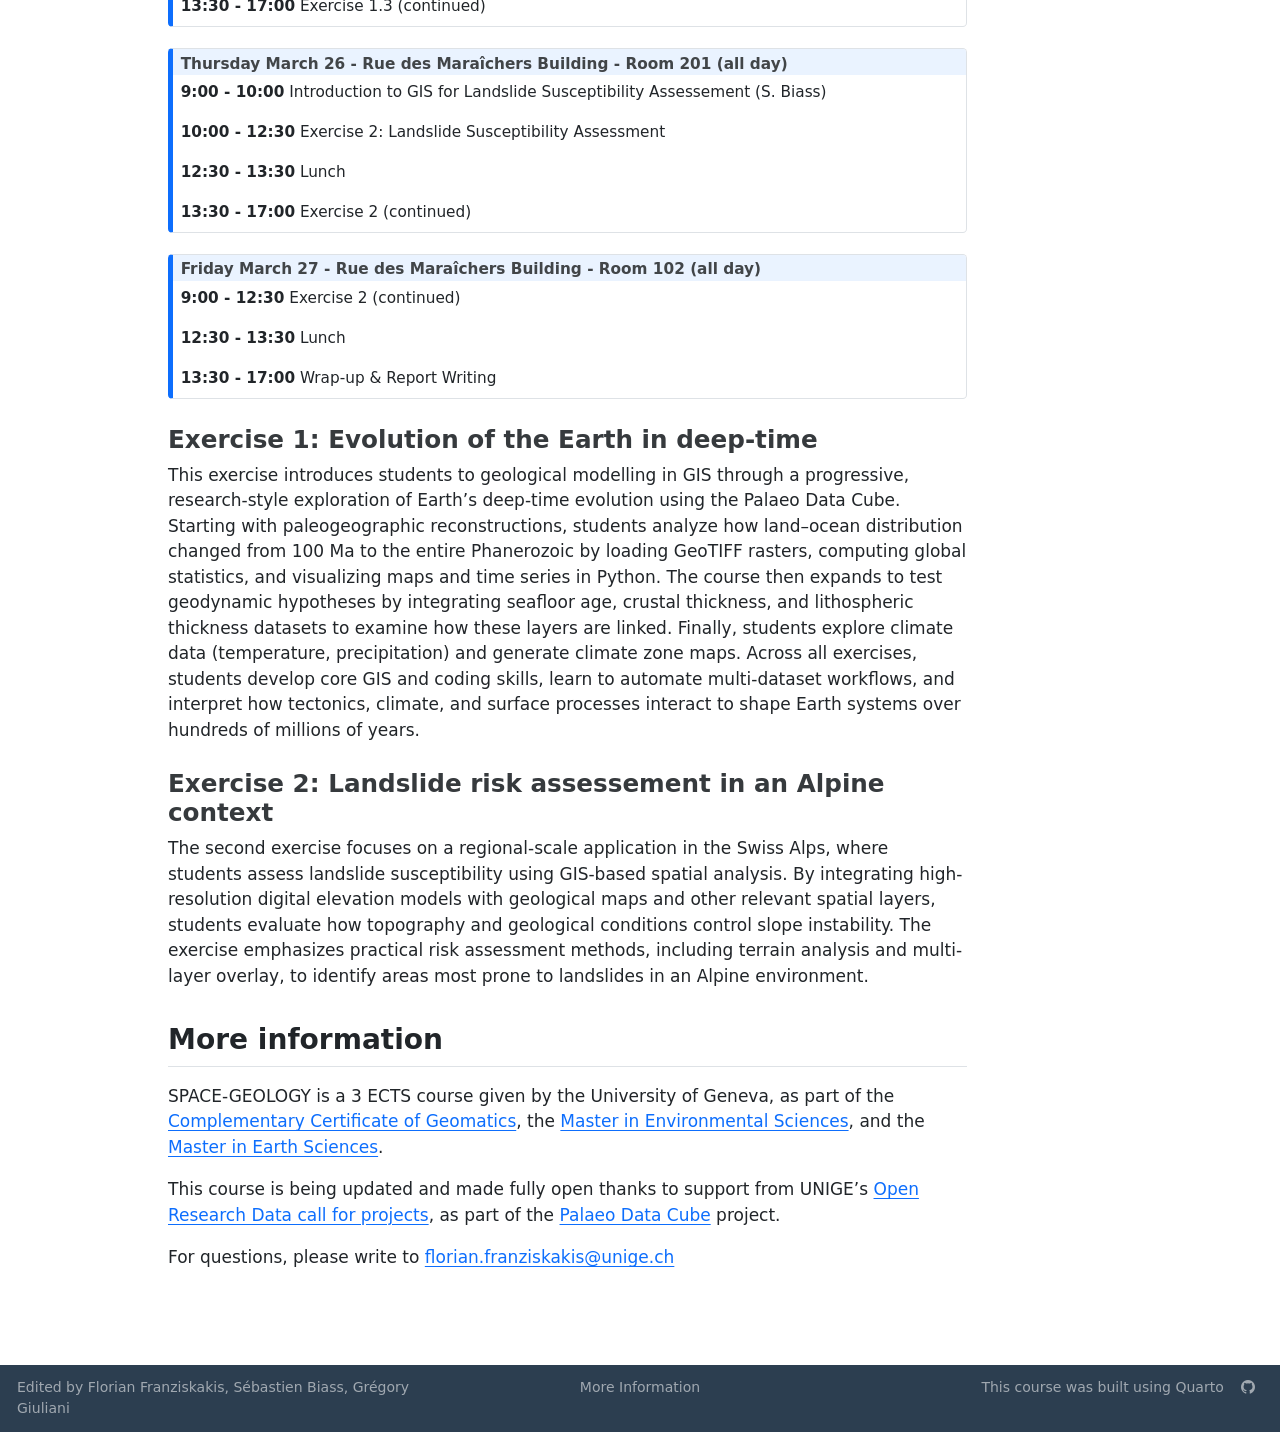
==== commit 4b15e243: "Built site for gh-pages" ====
--- a/index.html
+++ b/index.html
@@ -250,8 +250,9 @@
 </div>
 </div>
 <div class="callout-body-container callout-body">
-<p><strong>9:00 - 10:00</strong> Palaeoclimate Modelling: the Role of Palaeogeography (N. Werner)</p>
-<p><strong>10:00 - 12:30</strong> Exercise 1.3: Palaeogeography Meets Palaeoclimatology</p>
+<p><strong>9:15 - 9:30</strong> Feedback from Day 1</p>
+<p><strong>9:30 - 10:30</strong> Palaeoclimate Modelling: the Role of Palaeogeography (N. Werner)</p>
+<p><strong>10:30 - 12:30</strong> Exercise 1.3: Palaeogeography Meets Palaeoclimatology</p>
 <p><strong>12:30 - 13:30</strong> Lunch</p>
 <p><strong>13:30 - 17:00</strong> Exercise 1.3 (continued)</p>
 </div>
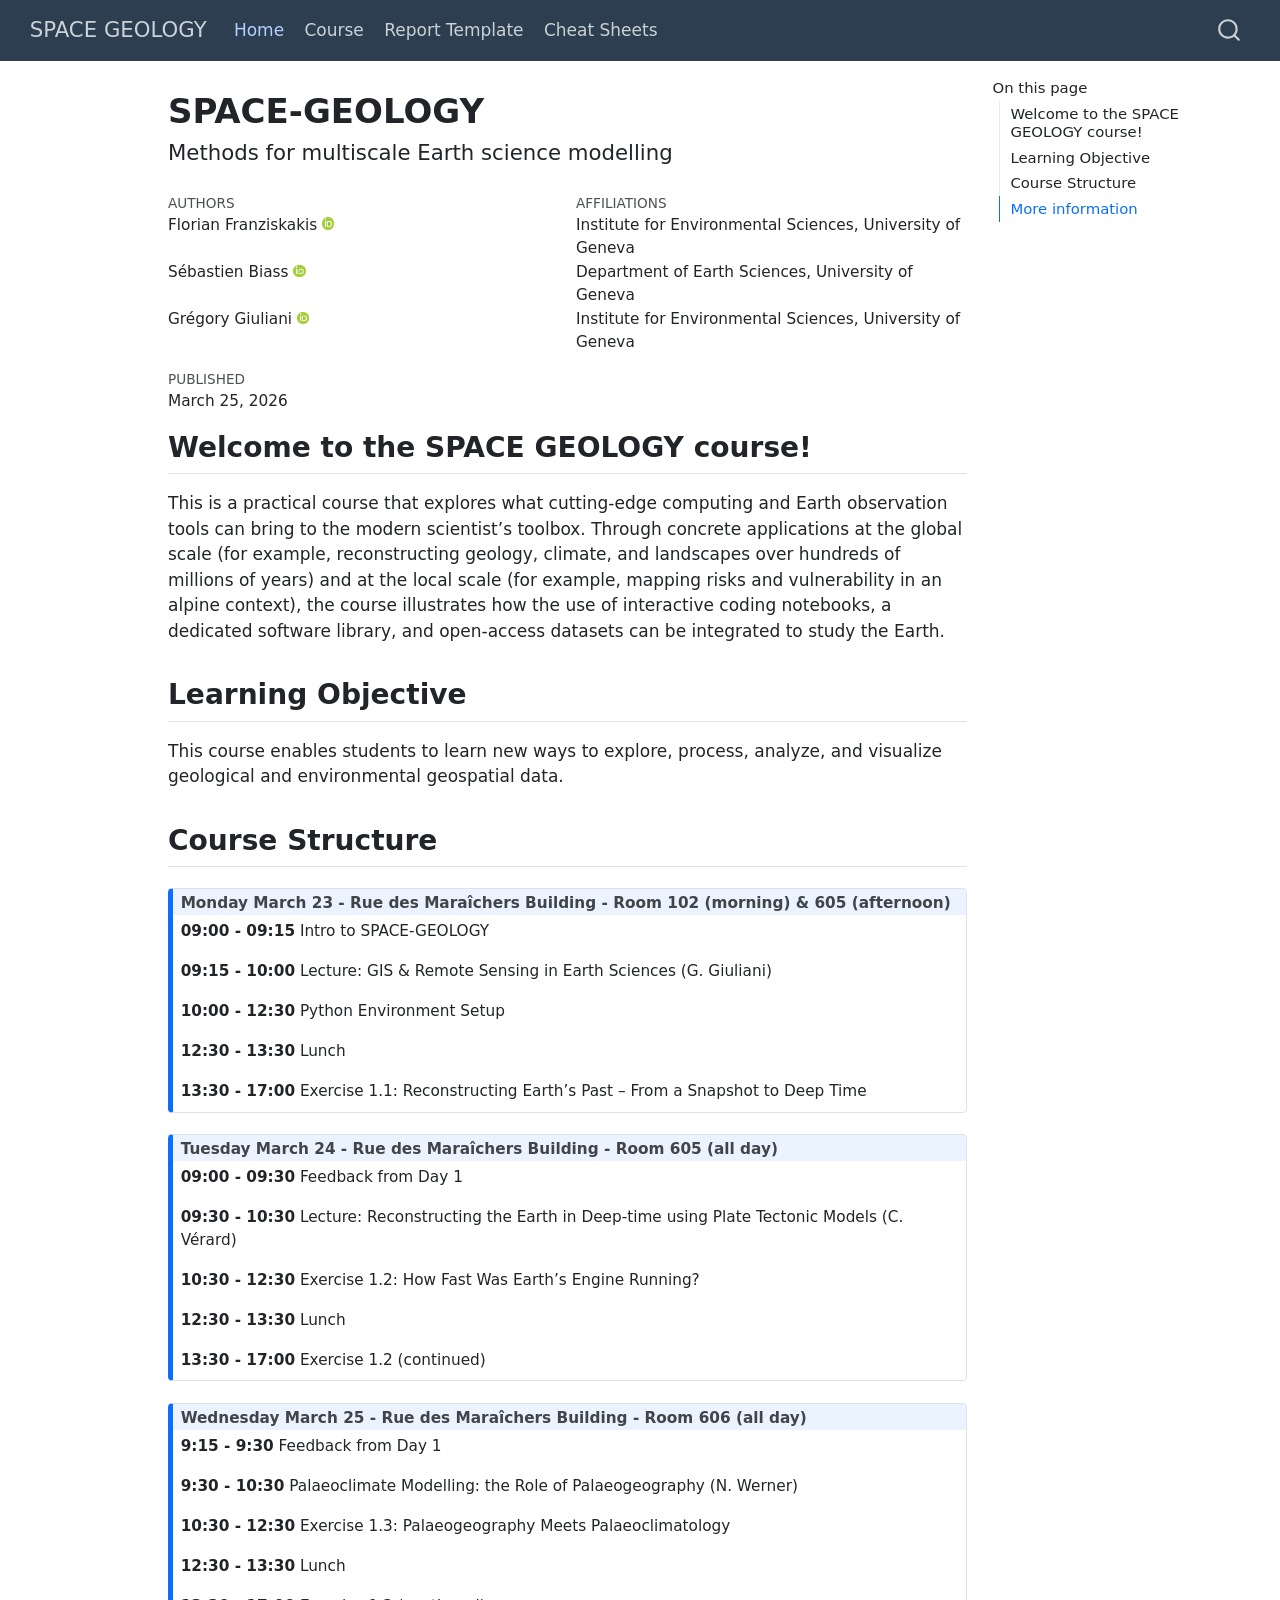
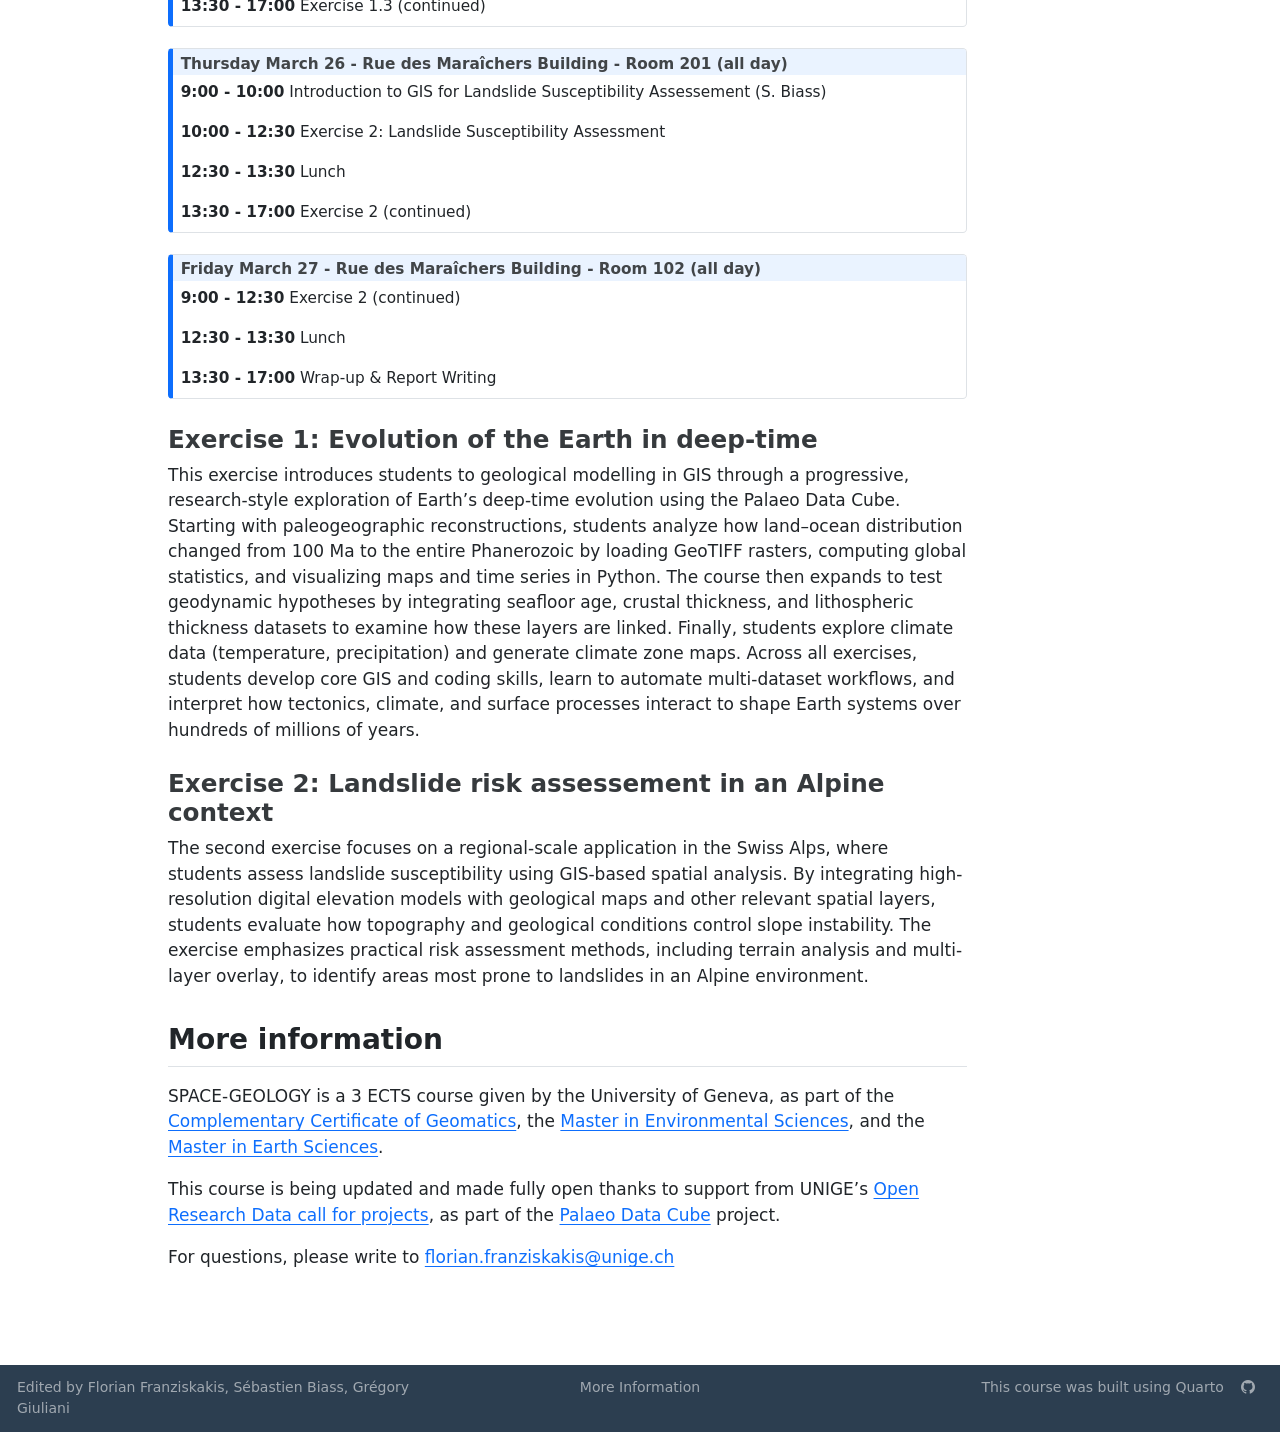
==== commit 06c9c77f: "Built site for gh-pages" ====
--- a/index.html
+++ b/index.html
@@ -9,7 +9,7 @@
 <meta name="author" content="Florian Franziskakis">
 <meta name="author" content="Sébastien Biass">
 <meta name="author" content="Grégory Giuliani">
-<meta name="dcterms.date" content="2026-03-24">
+<meta name="dcterms.date" content="2026-03-25">
 
 <title>SPACE-GEOLOGY – SPACE GEOLOGY</title>
 <style>
@@ -184,7 +184,7 @@
     <div>
     <div class="quarto-title-meta-heading">Published</div>
     <div class="quarto-title-meta-contents">
-      <p class="date">March 24, 2026</p>
+      <p class="date">March 25, 2026</p>
     </div>
   </div>
   
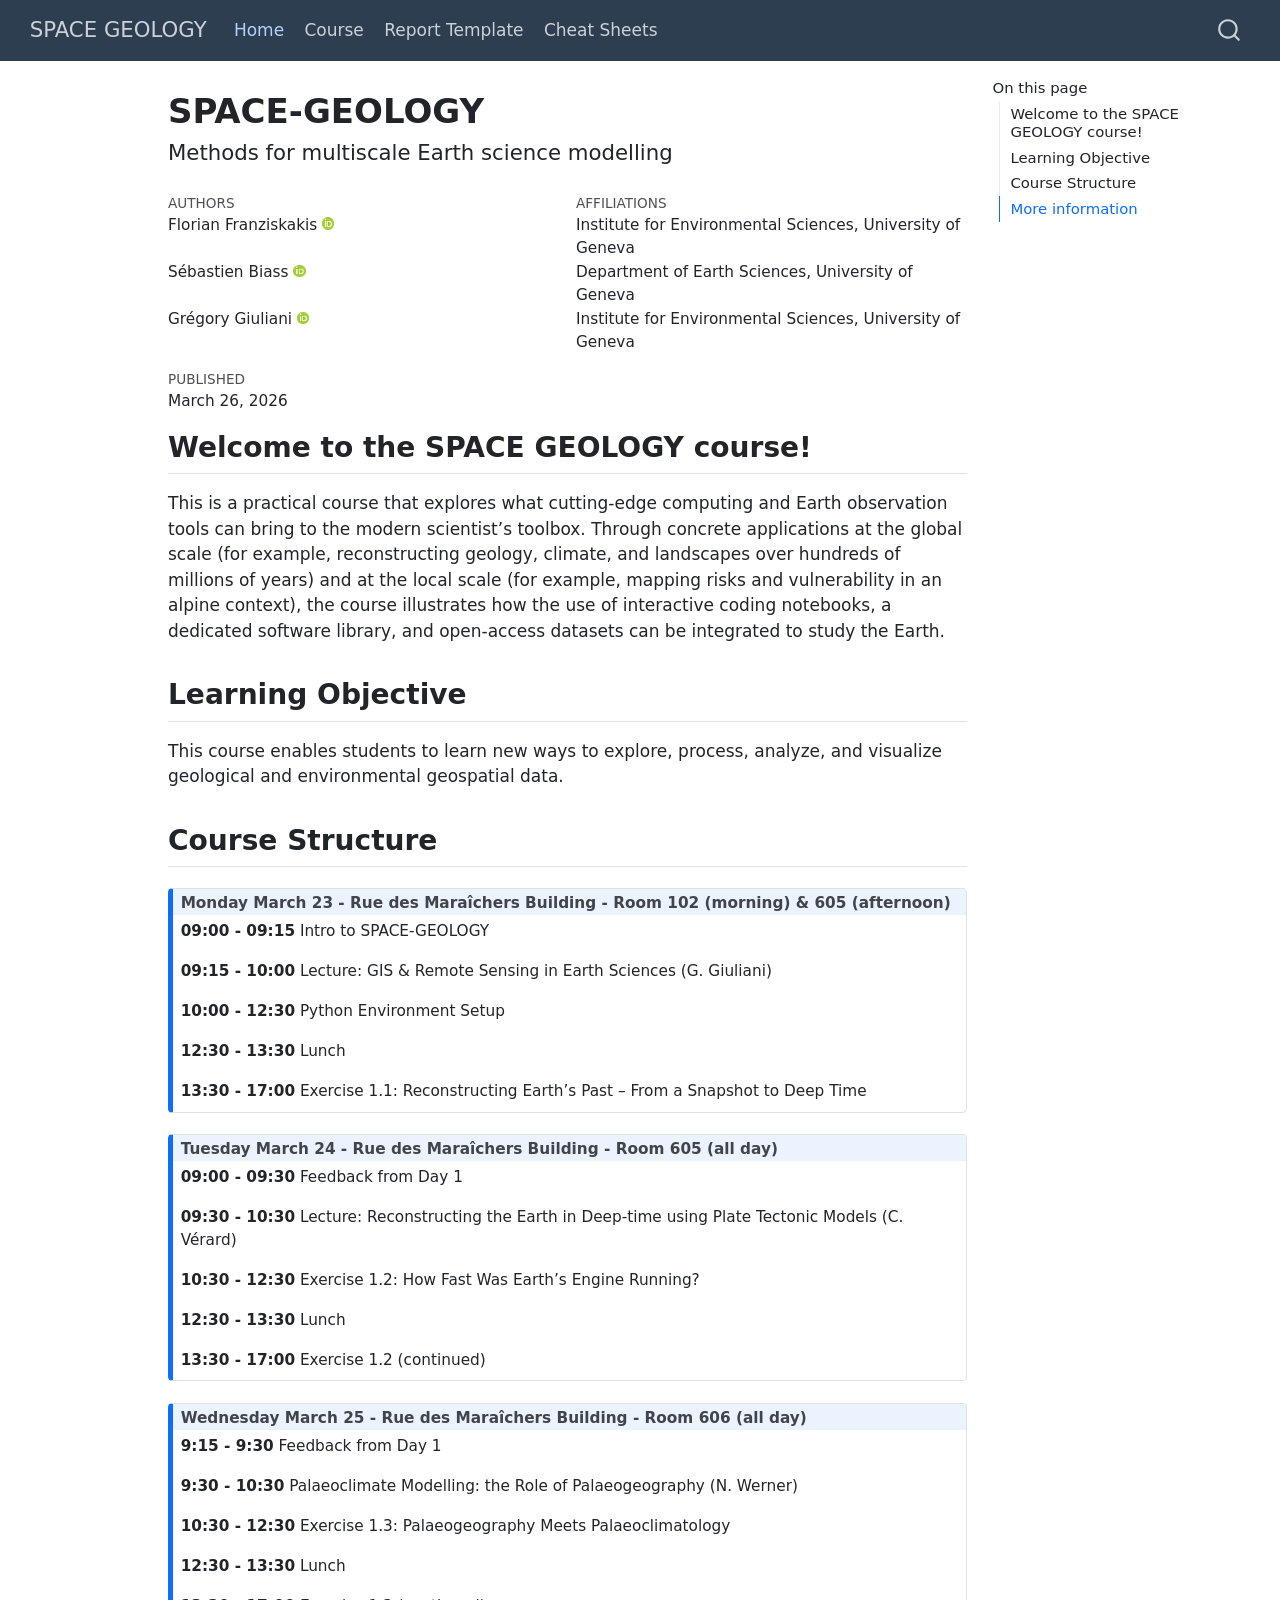
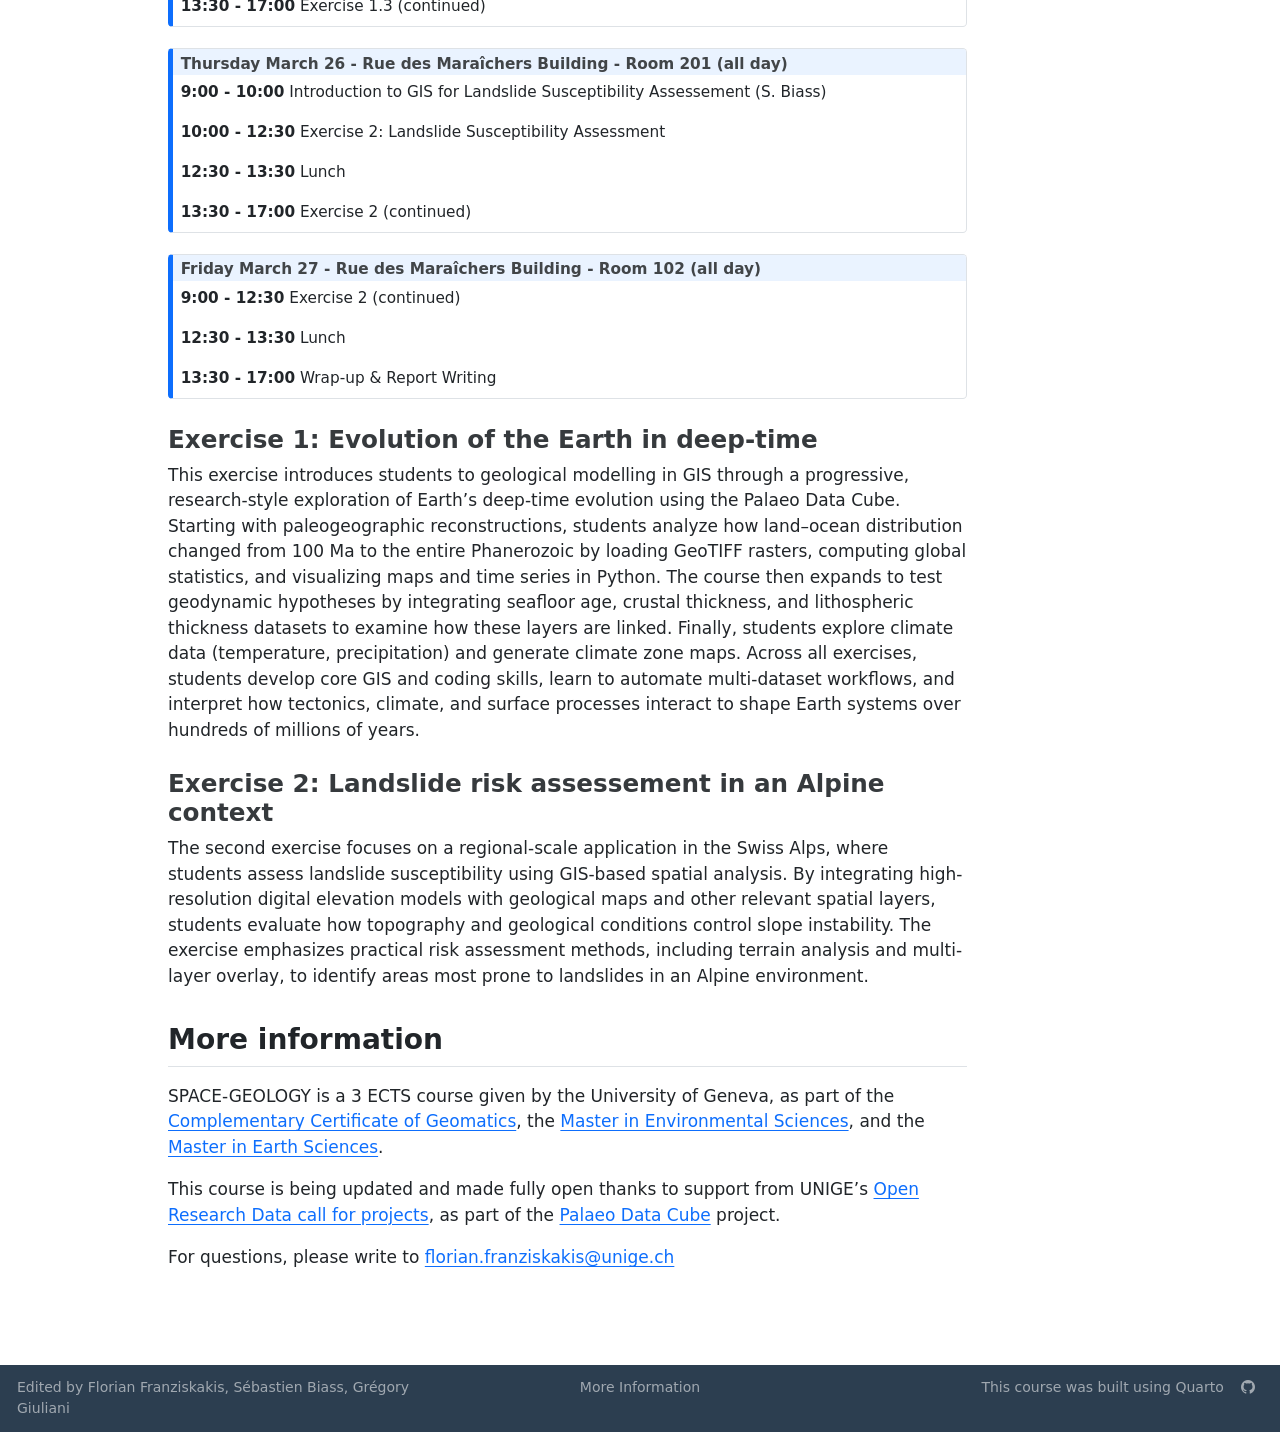
==== commit c0bd540c: "Built site for gh-pages" ====
--- a/index.html
+++ b/index.html
@@ -9,7 +9,7 @@
 <meta name="author" content="Florian Franziskakis">
 <meta name="author" content="Sébastien Biass">
 <meta name="author" content="Grégory Giuliani">
-<meta name="dcterms.date" content="2026-03-25">
+<meta name="dcterms.date" content="2026-03-26">
 
 <title>SPACE-GEOLOGY – SPACE GEOLOGY</title>
 <style>
@@ -46,7 +46,7 @@
 <link href="site_libs/quarto-html/quarto-syntax-highlighting-845c23b38eaddc0f92fda52bfe77a8c8.css" rel="stylesheet" id="quarto-text-highlighting-styles">
 <script src="site_libs/bootstrap/bootstrap.min.js"></script>
 <link href="site_libs/bootstrap/bootstrap-icons.css" rel="stylesheet">
-<link href="site_libs/bootstrap/bootstrap-28c44aa470ea313cc8c99381a8c300ab.min.css" rel="stylesheet" append-hash="true" id="quarto-bootstrap" data-mode="light">
+<link href="site_libs/bootstrap/bootstrap-75d532de8a314a7843201c7216100883.min.css" rel="stylesheet" append-hash="true" id="quarto-bootstrap" data-mode="light">
 <script id="quarto-search-options" type="application/json">{
   "location": "navbar",
   "copy-button": false,
@@ -184,7 +184,7 @@
     <div>
     <div class="quarto-title-meta-heading">Published</div>
     <div class="quarto-title-meta-contents">
-      <p class="date">March 25, 2026</p>
+      <p class="date">March 26, 2026</p>
     </div>
   </div>
   
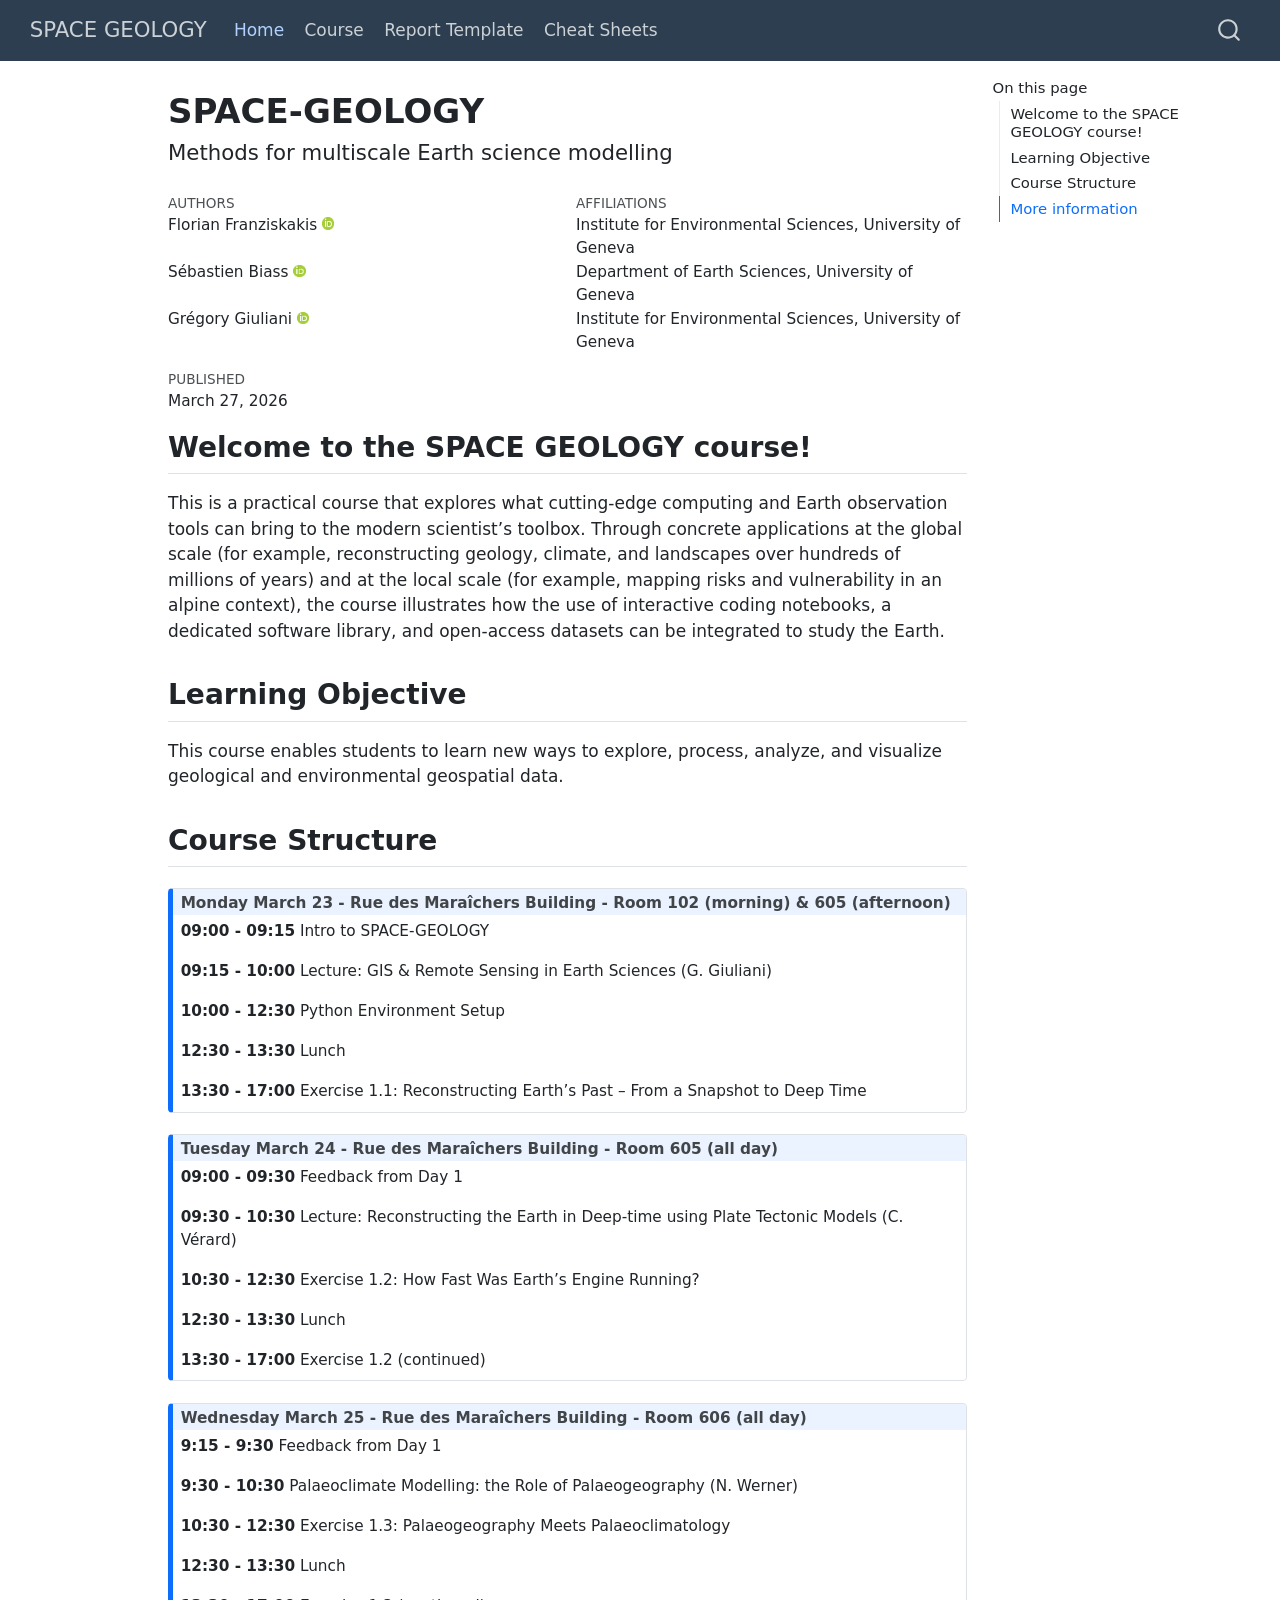
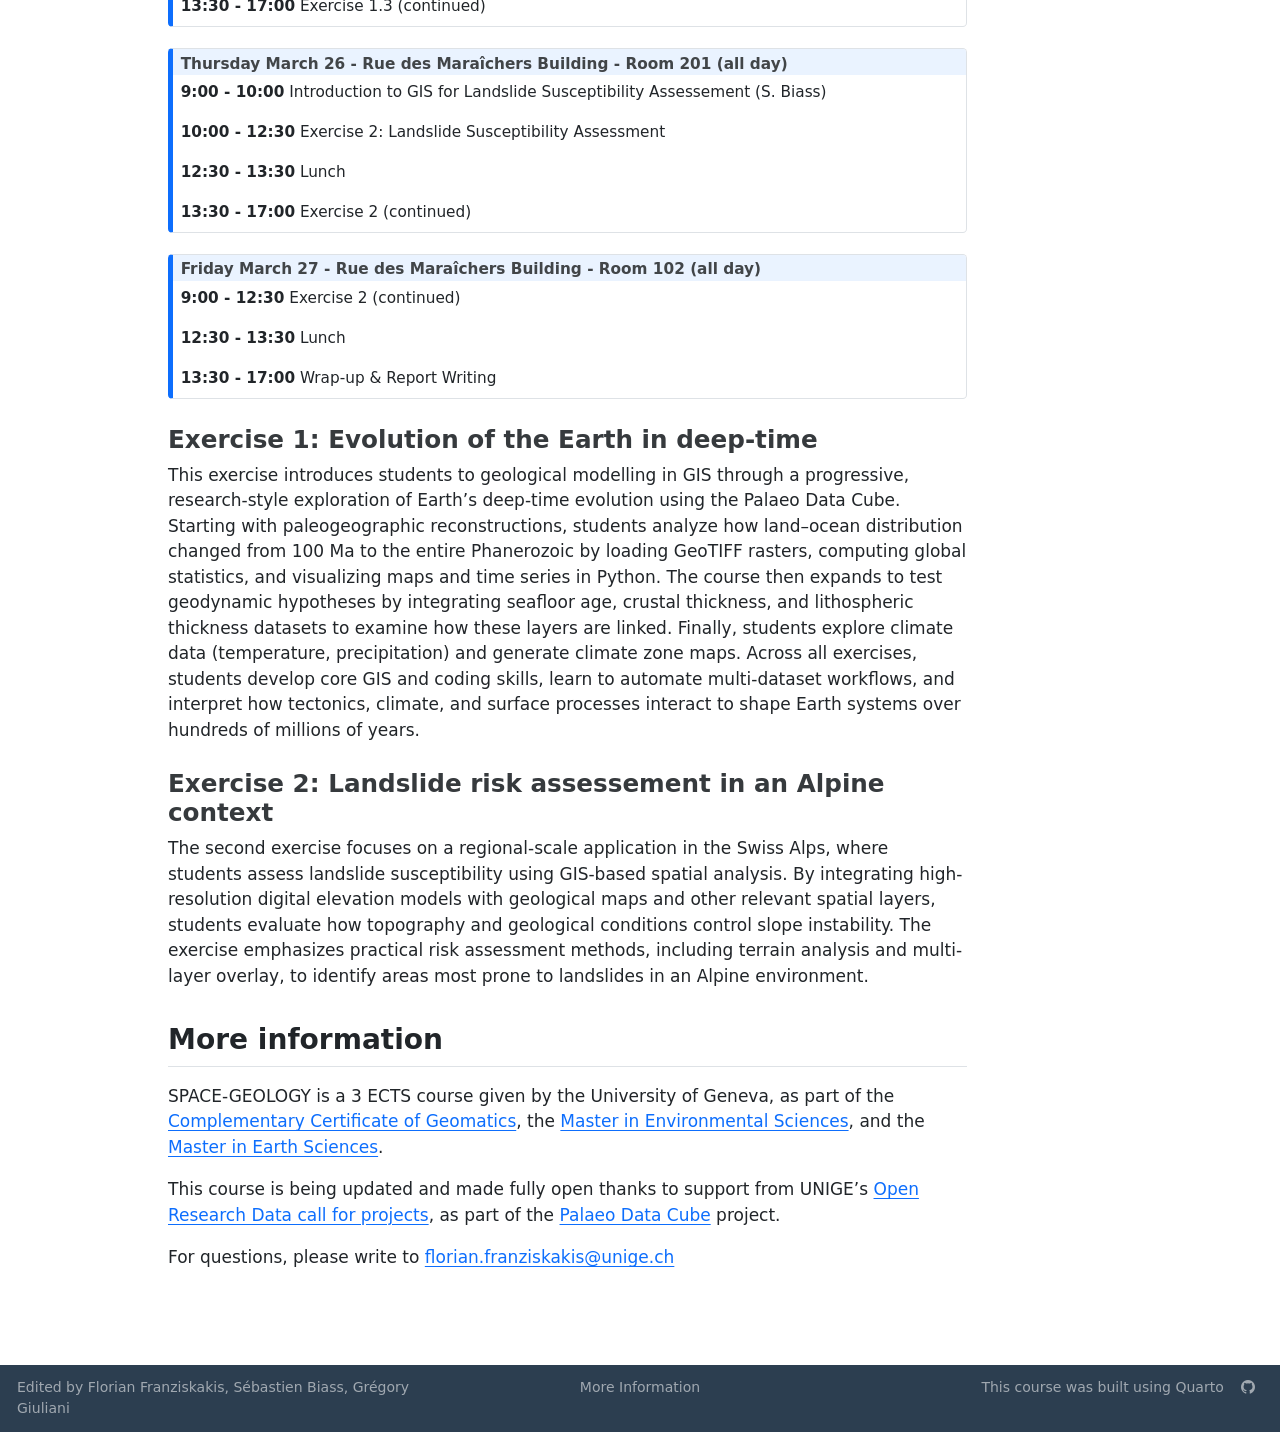
==== commit cc94f5a6: "Built site for gh-pages" ====
--- a/index.html
+++ b/index.html
@@ -9,7 +9,7 @@
 <meta name="author" content="Florian Franziskakis">
 <meta name="author" content="Sébastien Biass">
 <meta name="author" content="Grégory Giuliani">
-<meta name="dcterms.date" content="2026-03-26">
+<meta name="dcterms.date" content="2026-03-27">
 
 <title>SPACE-GEOLOGY – SPACE GEOLOGY</title>
 <style>
@@ -184,7 +184,7 @@
     <div>
     <div class="quarto-title-meta-heading">Published</div>
     <div class="quarto-title-meta-contents">
-      <p class="date">March 26, 2026</p>
+      <p class="date">March 27, 2026</p>
     </div>
   </div>
   
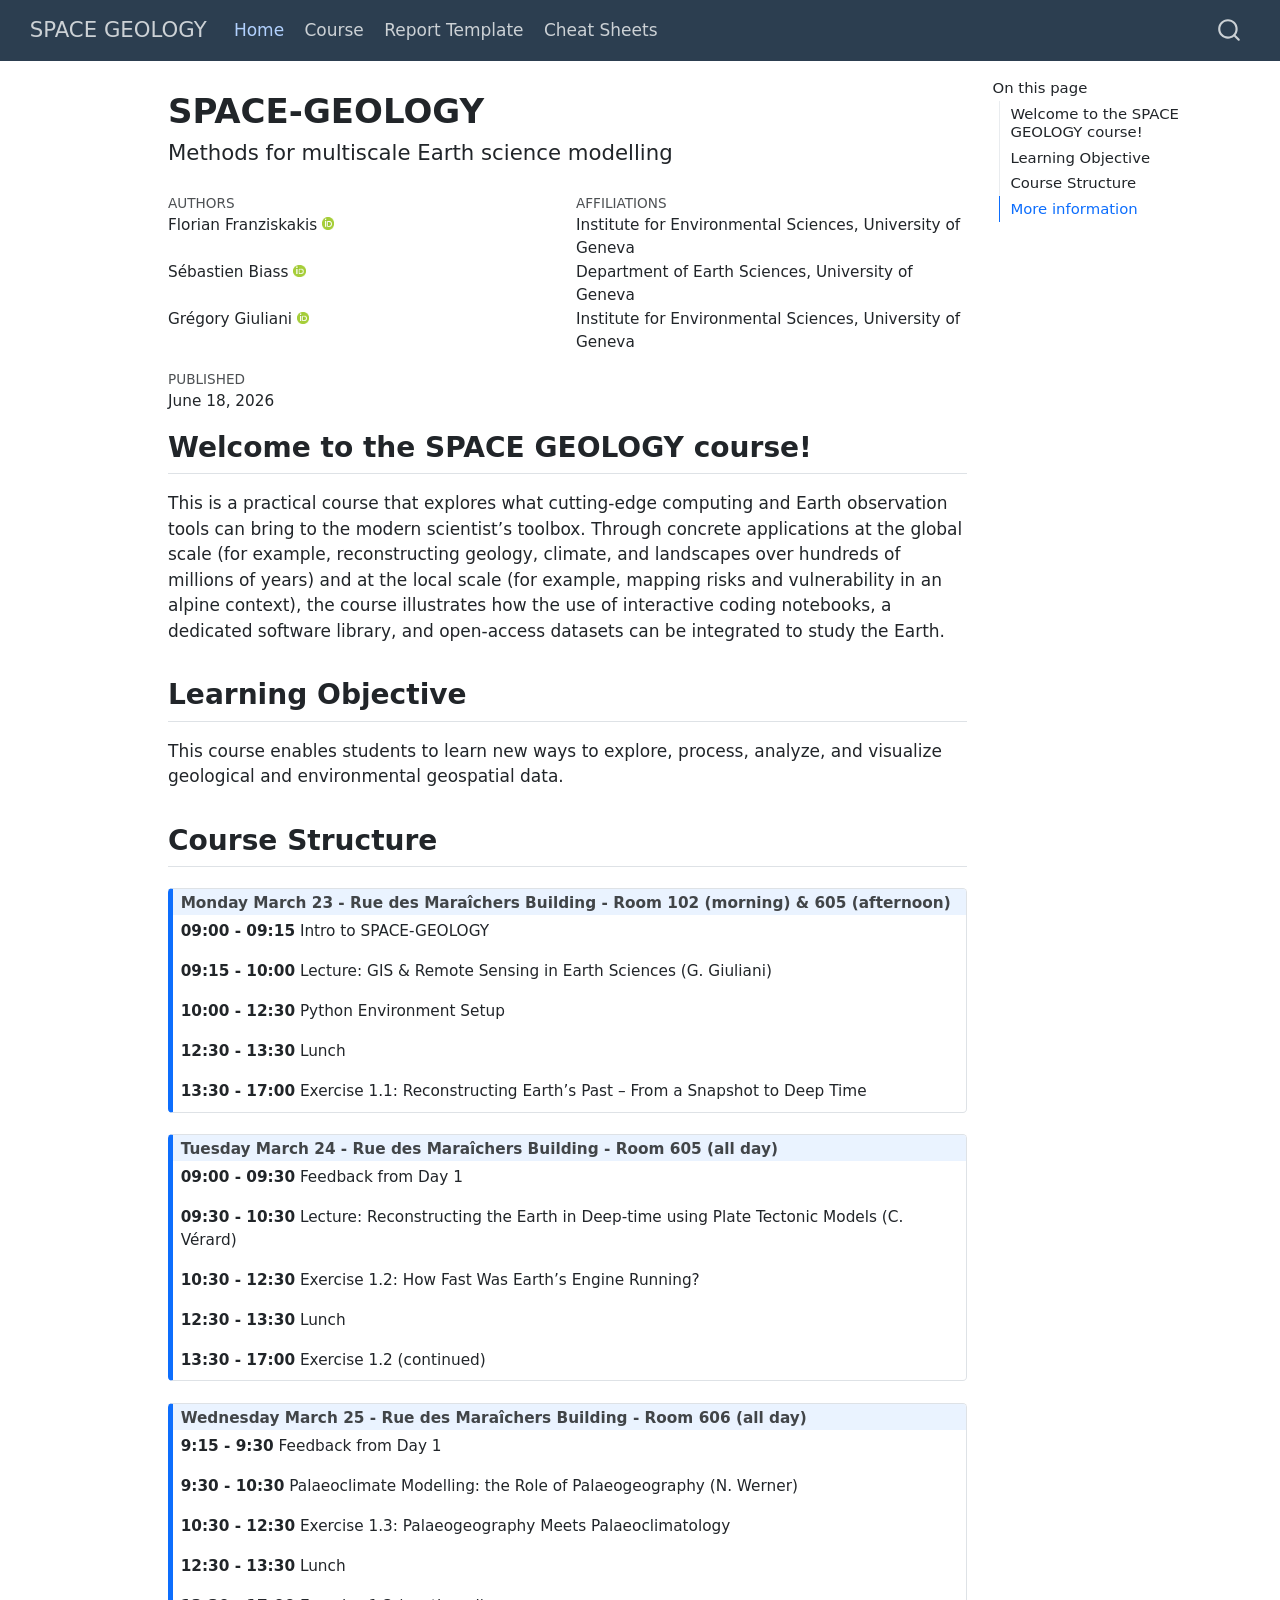
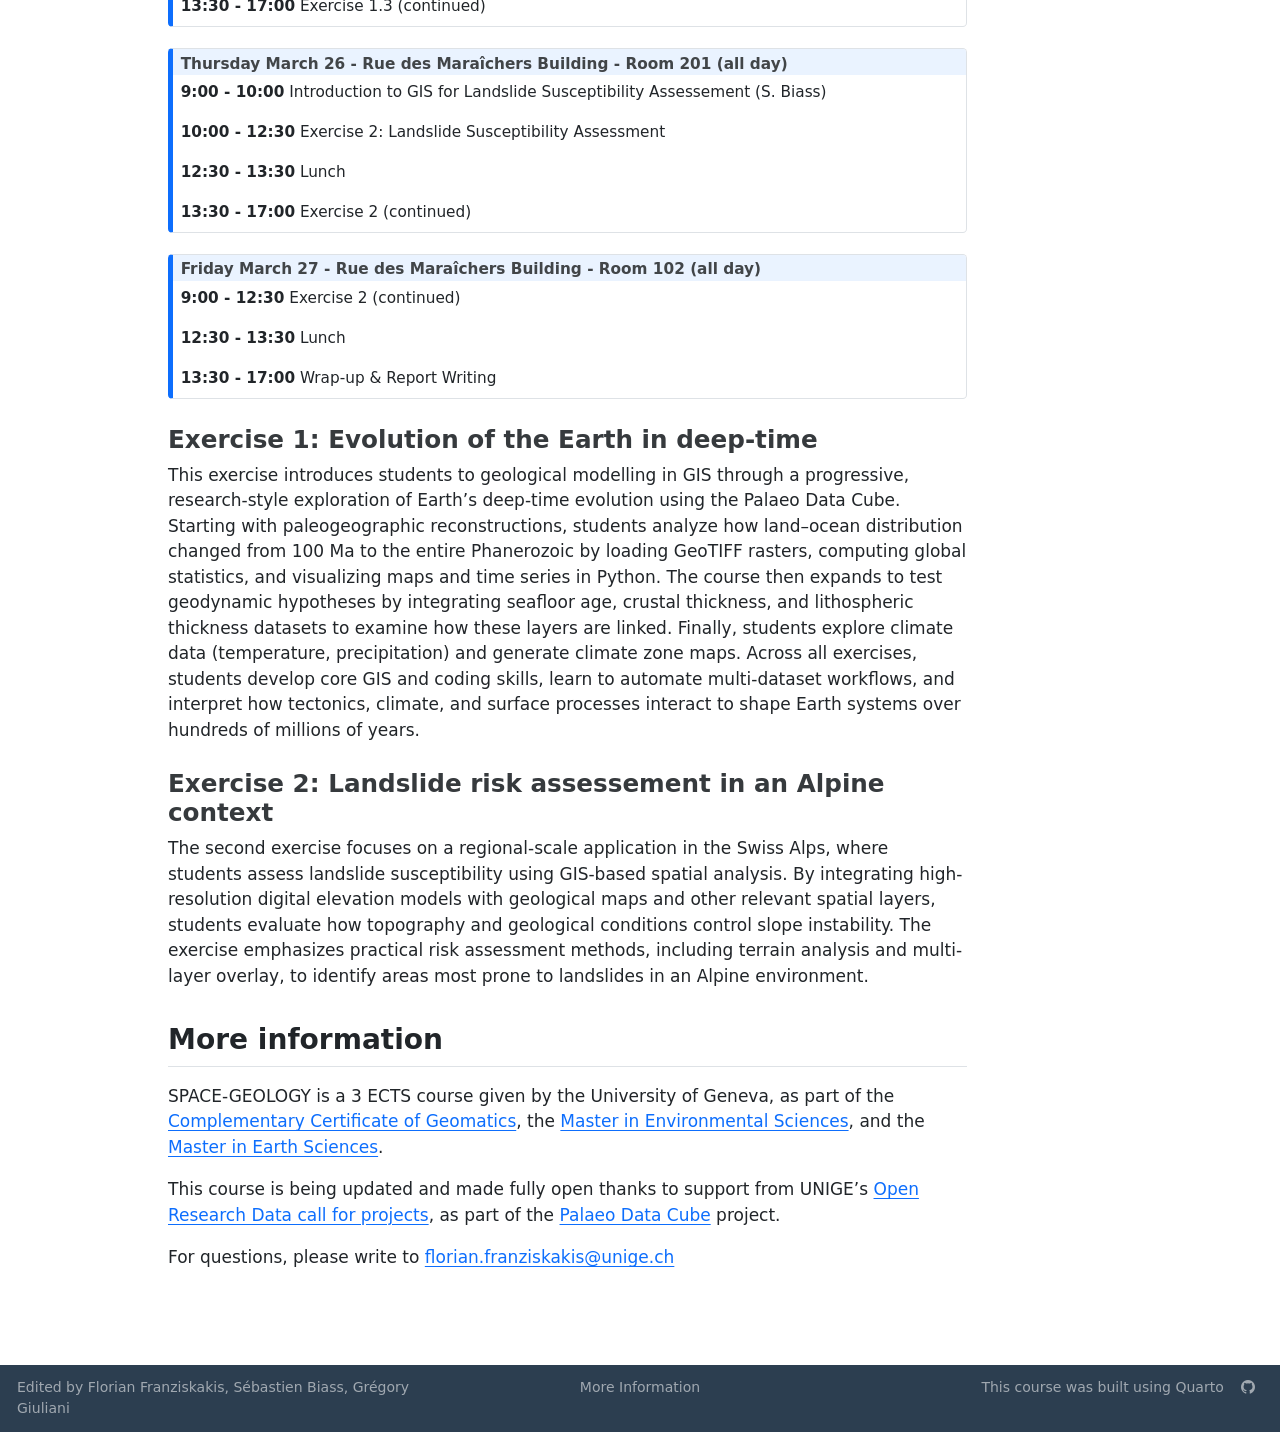
==== commit 91ede253: "Built site for gh-pages" ====
--- a/index.html
+++ b/index.html
@@ -2,14 +2,14 @@
 <html xmlns="http://www.w3.org/1999/xhtml" lang="en" xml:lang="en"><head>
 
 <meta charset="utf-8">
-<meta name="generator" content="quarto-1.9.36">
+<meta name="generator" content="quarto-1.9.38">
 
 <meta name="viewport" content="width=device-width, initial-scale=1.0, user-scalable=yes">
 
 <meta name="author" content="Florian Franziskakis">
 <meta name="author" content="Sébastien Biass">
 <meta name="author" content="Grégory Giuliani">
-<meta name="dcterms.date" content="2026-03-27">
+<meta name="dcterms.date" content="2026-06-18">
 
 <title>SPACE-GEOLOGY – SPACE GEOLOGY</title>
 <style>
@@ -43,10 +43,10 @@
 <script src="site_libs/quarto-html/tippy.umd.min.js"></script>
 <script src="site_libs/quarto-html/anchor.min.js"></script>
 <link href="site_libs/quarto-html/tippy.css" rel="stylesheet">
-<link href="site_libs/quarto-html/quarto-syntax-highlighting-845c23b38eaddc0f92fda52bfe77a8c8.css" rel="stylesheet" id="quarto-text-highlighting-styles">
+<link href="site_libs/quarto-html/quarto-syntax-highlighting-15634bcf2e68342d4ad2dfa704d543f6.css" rel="stylesheet" id="quarto-text-highlighting-styles">
 <script src="site_libs/bootstrap/bootstrap.min.js"></script>
 <link href="site_libs/bootstrap/bootstrap-icons.css" rel="stylesheet">
-<link href="site_libs/bootstrap/bootstrap-75d532de8a314a7843201c7216100883.min.css" rel="stylesheet" append-hash="true" id="quarto-bootstrap" data-mode="light">
+<link href="site_libs/bootstrap/bootstrap-c2df445520f3cdb3a82324a8d95dbd81.min.css" rel="stylesheet" append-hash="true" id="quarto-bootstrap" data-mode="light">
 <script id="quarto-search-options" type="application/json">{
   "location": "navbar",
   "copy-button": false,
@@ -184,7 +184,7 @@
     <div>
     <div class="quarto-title-meta-heading">Published</div>
     <div class="quarto-title-meta-contents">
-      <p class="date">March 27, 2026</p>
+      <p class="date">June 18, 2026</p>
     </div>
   </div>
   
--- a/site_libs/quarto-html/quarto-syntax-highlighting-15634bcf2e68342d4ad2dfa704d543f6.css
+++ b/site_libs/quarto-html/quarto-syntax-highlighting-15634bcf2e68342d4ad2dfa704d543f6.css
@@ -0,0 +1,236 @@
+/* quarto syntax highlight colors */
+:root {
+  --quarto-hl-ot-color: #003B4F;
+  --quarto-hl-at-color: #657422;
+  --quarto-hl-ss-color: #20794D;
+  --quarto-hl-an-color: #5E5E5E;
+  --quarto-hl-fu-color: #4758AB;
+  --quarto-hl-st-color: #20794D;
+  --quarto-hl-cf-color: #003B4F;
+  --quarto-hl-op-color: #5E5E5E;
+  --quarto-hl-er-color: #AD0000;
+  --quarto-hl-bn-color: #AD0000;
+  --quarto-hl-al-color: #AD0000;
+  --quarto-hl-va-color: #111111;
+  --quarto-hl-bu-color: inherit;
+  --quarto-hl-ex-color: inherit;
+  --quarto-hl-pp-color: #AD0000;
+  --quarto-hl-in-color: #5E5E5E;
+  --quarto-hl-vs-color: #20794D;
+  --quarto-hl-wa-color: #5E5E5E;
+  --quarto-hl-do-color: #5E5E5E;
+  --quarto-hl-im-color: #00769E;
+  --quarto-hl-ch-color: #20794D;
+  --quarto-hl-dt-color: #AD0000;
+  --quarto-hl-fl-color: #AD0000;
+  --quarto-hl-co-color: #5E5E5E;
+  --quarto-hl-cv-color: #5E5E5E;
+  --quarto-hl-cn-color: #8f5902;
+  --quarto-hl-sc-color: #5E5E5E;
+  --quarto-hl-dv-color: #AD0000;
+  --quarto-hl-kw-color: #003B4F;
+}
+
+/* other quarto variables */
+:root {
+  --quarto-font-monospace: SFMono-Regular, Menlo, Monaco, Consolas, "Liberation Mono", "Courier New", monospace;
+}
+
+/* syntax highlight based on Pandoc's rules */
+pre > code.sourceCode > span {
+  color: #003B4F;
+}
+
+code.sourceCode > span {
+  color: #003B4F;
+}
+
+div.sourceCode,
+div.sourceCode pre.sourceCode {
+  color: #003B4F;
+}
+
+/* Normal */
+code span {
+  color: #003B4F;
+}
+
+/* Alert */
+code span.al {
+  color: #AD0000;
+  font-style: inherit;
+}
+
+/* Annotation */
+code span.an {
+  color: #5E5E5E;
+  font-style: inherit;
+}
+
+/* Attribute */
+code span.at {
+  color: #657422;
+  font-style: inherit;
+}
+
+/* BaseN */
+code span.bn {
+  color: #AD0000;
+  font-style: inherit;
+}
+
+/* BuiltIn */
+code span.bu {
+  font-style: inherit;
+}
+
+/* ControlFlow */
+code span.cf {
+  color: #003B4F;
+  font-weight: bold;
+  font-style: inherit;
+}
+
+/* Char */
+code span.ch {
+  color: #20794D;
+  font-style: inherit;
+}
+
+/* Constant */
+code span.cn {
+  color: #8f5902;
+  font-style: inherit;
+}
+
+/* Comment */
+code span.co {
+  color: #5E5E5E;
+  font-style: inherit;
+}
+
+/* CommentVar */
+code span.cv {
+  color: #5E5E5E;
+  font-style: italic;
+}
+
+/* Documentation */
+code span.do {
+  color: #5E5E5E;
+  font-style: italic;
+}
+
+/* DataType */
+code span.dt {
+  color: #AD0000;
+  font-style: inherit;
+}
+
+/* DecVal */
+code span.dv {
+  color: #AD0000;
+  font-style: inherit;
+}
+
+/* Error */
+code span.er {
+  color: #AD0000;
+  font-style: inherit;
+}
+
+/* Extension */
+code span.ex {
+  font-style: inherit;
+}
+
+/* Float */
+code span.fl {
+  color: #AD0000;
+  font-style: inherit;
+}
+
+/* Function */
+code span.fu {
+  color: #4758AB;
+  font-style: inherit;
+}
+
+/* Import */
+code span.im {
+  color: #00769E;
+  font-style: inherit;
+}
+
+/* Information */
+code span.in {
+  color: #5E5E5E;
+  font-style: inherit;
+}
+
+/* Keyword */
+code span.kw {
+  color: #003B4F;
+  font-weight: bold;
+  font-style: inherit;
+}
+
+/* Operator */
+code span.op {
+  color: #5E5E5E;
+  font-style: inherit;
+}
+
+/* Other */
+code span.ot {
+  color: #003B4F;
+  font-style: inherit;
+}
+
+/* Preprocessor */
+code span.pp {
+  color: #AD0000;
+  font-style: inherit;
+}
+
+/* SpecialChar */
+code span.sc {
+  color: #5E5E5E;
+  font-style: inherit;
+}
+
+/* SpecialString */
+code span.ss {
+  color: #20794D;
+  font-style: inherit;
+}
+
+/* String */
+code span.st {
+  color: #20794D;
+  font-style: inherit;
+}
+
+/* Variable */
+code span.va {
+  color: #111111;
+  font-style: inherit;
+}
+
+/* VerbatimString */
+code span.vs {
+  color: #20794D;
+  font-style: inherit;
+}
+
+/* Warning */
+code span.wa {
+  color: #5E5E5E;
+  font-style: italic;
+}
+
+.prevent-inlining {
+  content: "</";
+}
+
+/*# sourceMappingURL=f23921c56f73e400b49028c9186a1aa0.css.map */
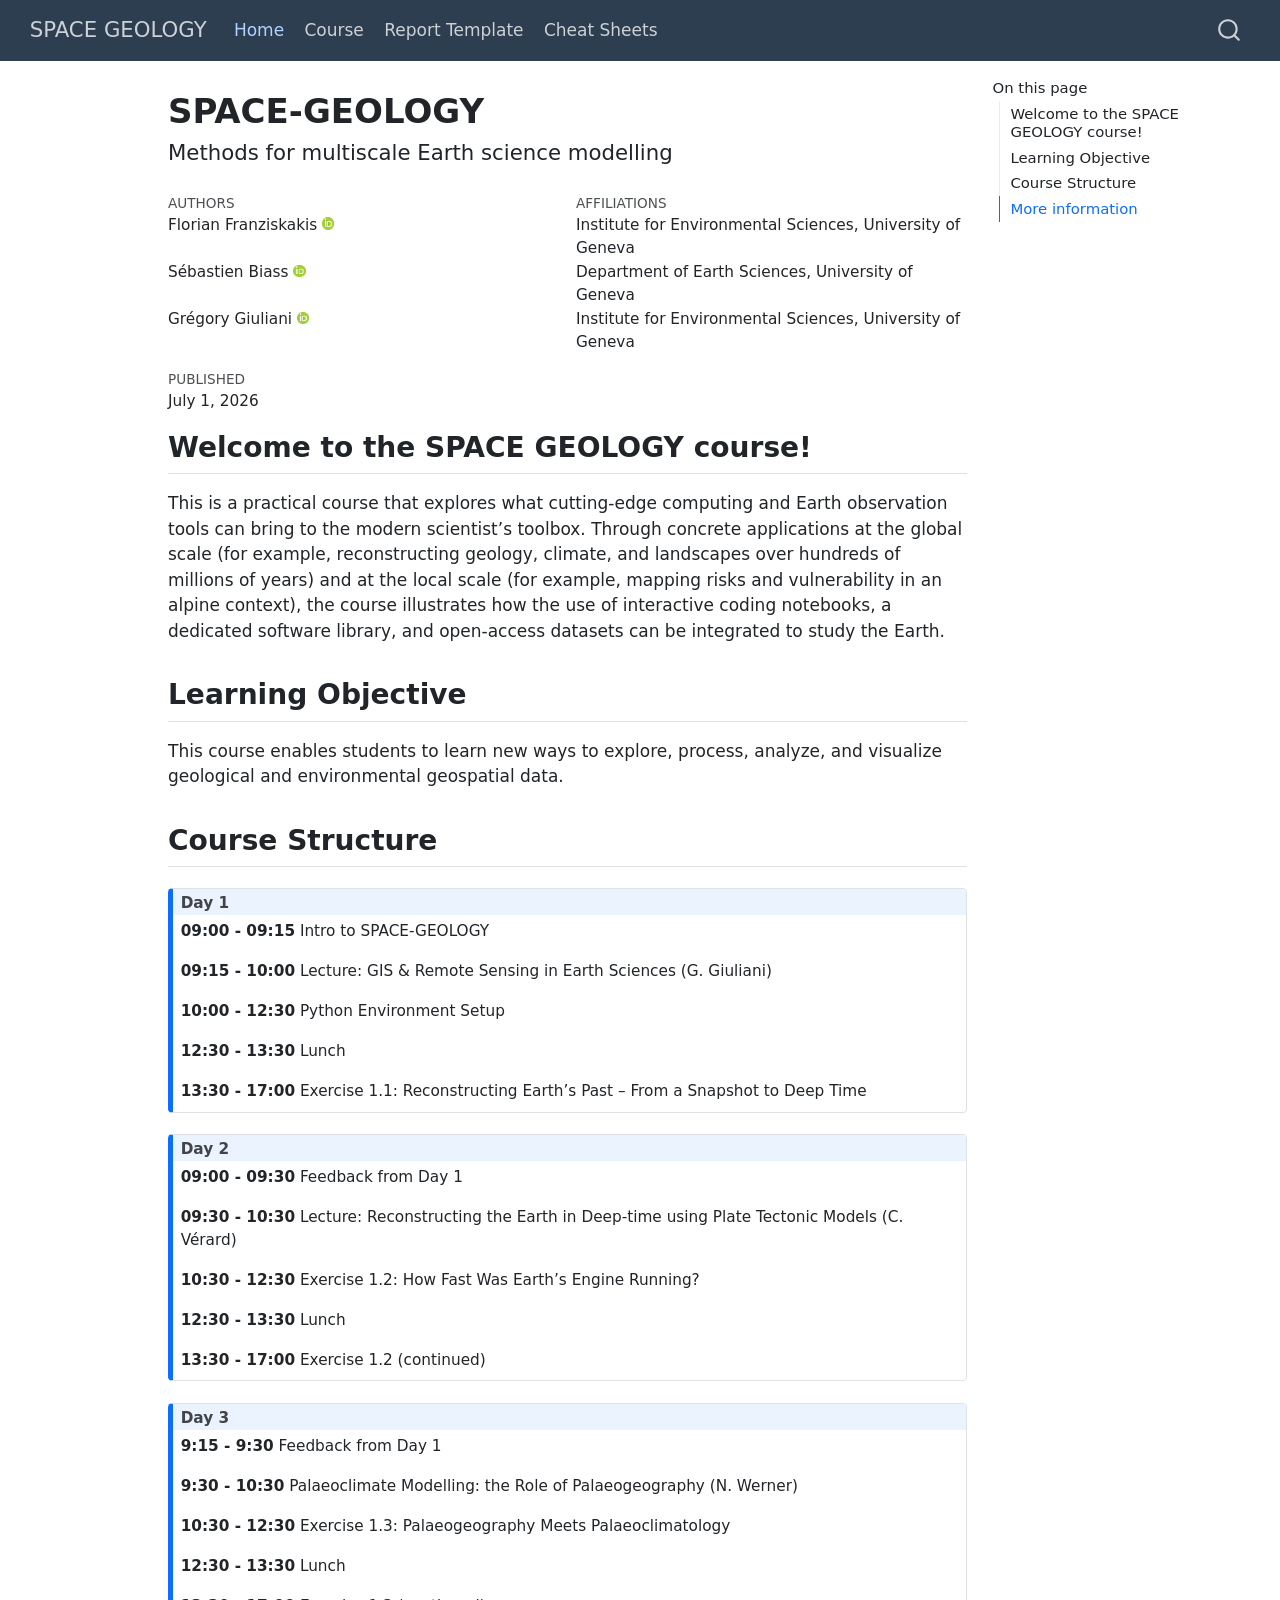
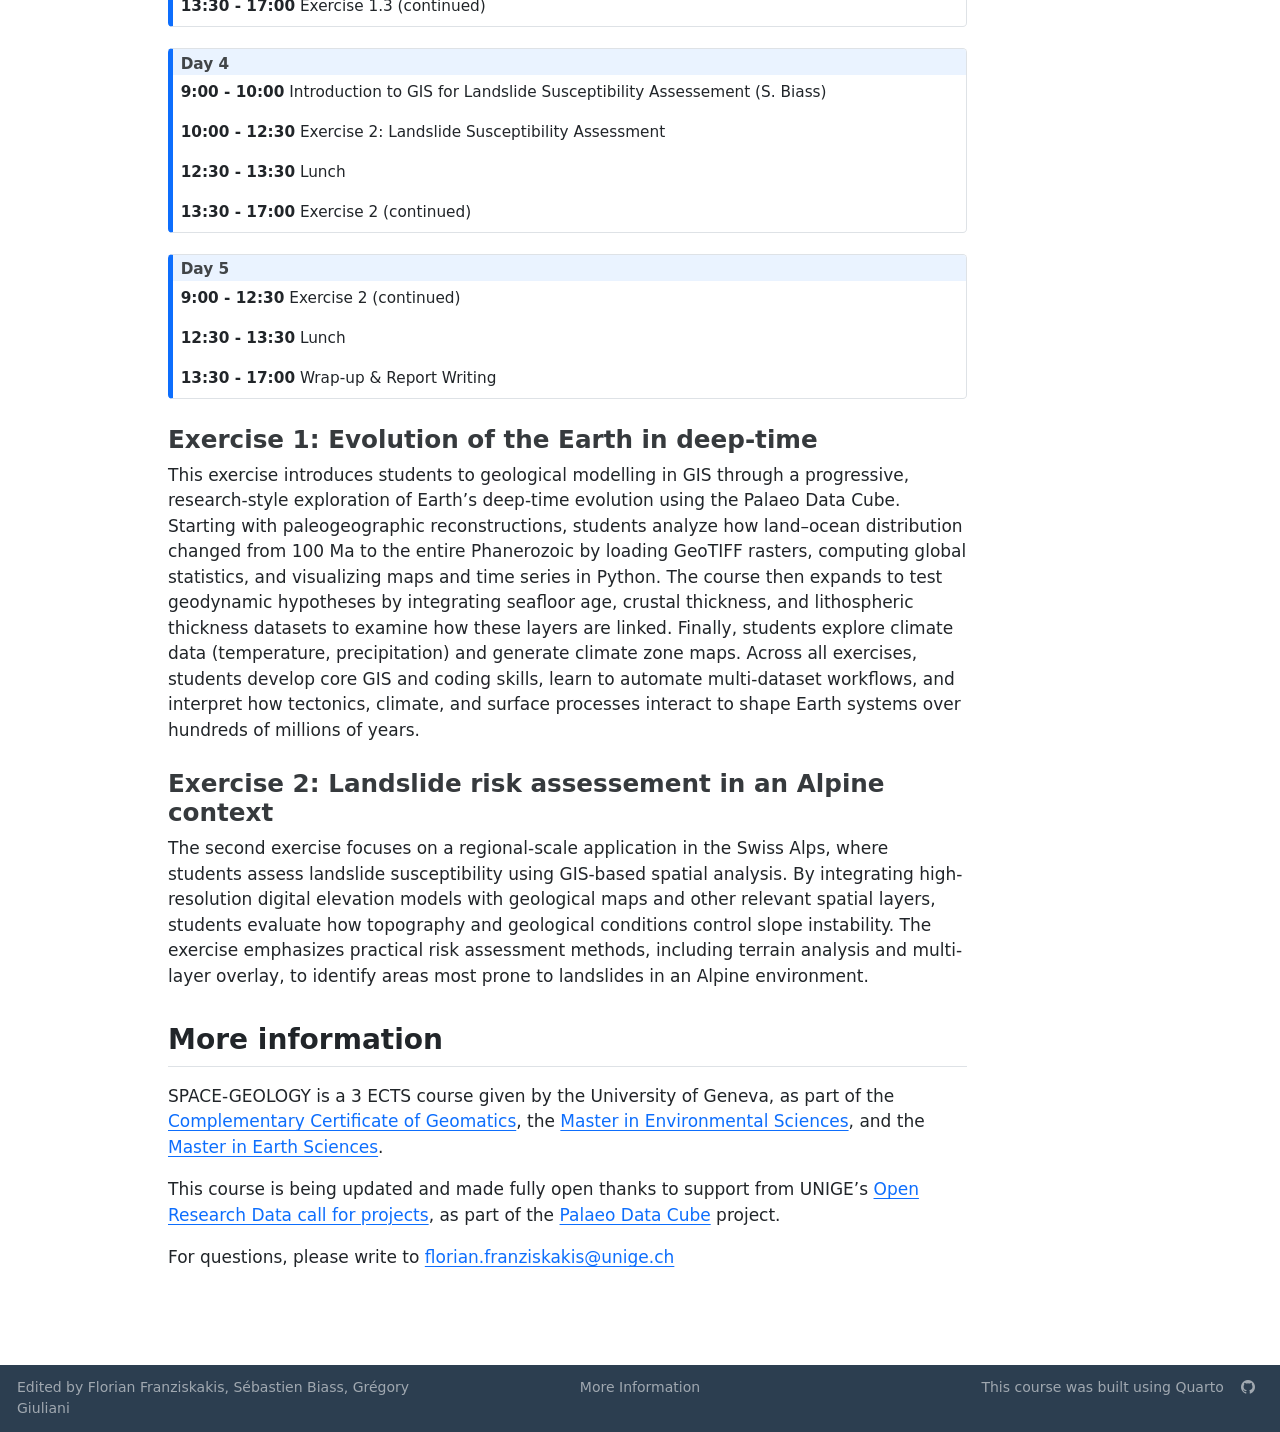
==== commit eb20343b: "Built site for gh-pages" ====
--- a/index.html
+++ b/index.html
@@ -9,7 +9,7 @@
 <meta name="author" content="Florian Franziskakis">
 <meta name="author" content="Sébastien Biass">
 <meta name="author" content="Grégory Giuliani">
-<meta name="dcterms.date" content="2026-06-18">
+<meta name="dcterms.date" content="2026-07-01">
 
 <title>SPACE-GEOLOGY – SPACE GEOLOGY</title>
 <style>
@@ -184,7 +184,7 @@
     <div>
     <div class="quarto-title-meta-heading">Published</div>
     <div class="quarto-title-meta-contents">
-      <p class="date">June 18, 2026</p>
+      <p class="date">July 1, 2026</p>
     </div>
   </div>
   
@@ -212,7 +212,7 @@
 <i class="callout-icon no-icon"></i>
 </div>
 <div class="callout-title-container flex-fill">
-<span class="screen-reader-only">Note</span>Monday March 23 - Rue des Maraîchers Building - Room 102 (morning) &amp; 605 (afternoon)
+<span class="screen-reader-only">Note</span>Day 1
 </div>
 </div>
 <div class="callout-body-container callout-body">
@@ -229,7 +229,7 @@
 <i class="callout-icon no-icon"></i>
 </div>
 <div class="callout-title-container flex-fill">
-<span class="screen-reader-only">Note</span>Tuesday March 24 - Rue des Maraîchers Building - Room 605 (all day)
+<span class="screen-reader-only">Note</span>Day 2
 </div>
 </div>
 <div class="callout-body-container callout-body">
@@ -246,7 +246,7 @@
 <i class="callout-icon no-icon"></i>
 </div>
 <div class="callout-title-container flex-fill">
-<span class="screen-reader-only">Note</span>Wednesday March 25 - Rue des Maraîchers Building - Room 606 (all day)
+<span class="screen-reader-only">Note</span>Day 3
 </div>
 </div>
 <div class="callout-body-container callout-body">
@@ -263,7 +263,7 @@
 <i class="callout-icon no-icon"></i>
 </div>
 <div class="callout-title-container flex-fill">
-<span class="screen-reader-only">Note</span>Thursday March 26 - Rue des Maraîchers Building - Room 201 (all day)
+<span class="screen-reader-only">Note</span>Day 4
 </div>
 </div>
 <div class="callout-body-container callout-body">
@@ -279,7 +279,7 @@
 <i class="callout-icon no-icon"></i>
 </div>
 <div class="callout-title-container flex-fill">
-<span class="screen-reader-only">Note</span>Friday March 27 - Rue des Maraîchers Building - Room 102 (all day)
+<span class="screen-reader-only">Note</span>Day 5
 </div>
 </div>
 <div class="callout-body-container callout-body">
